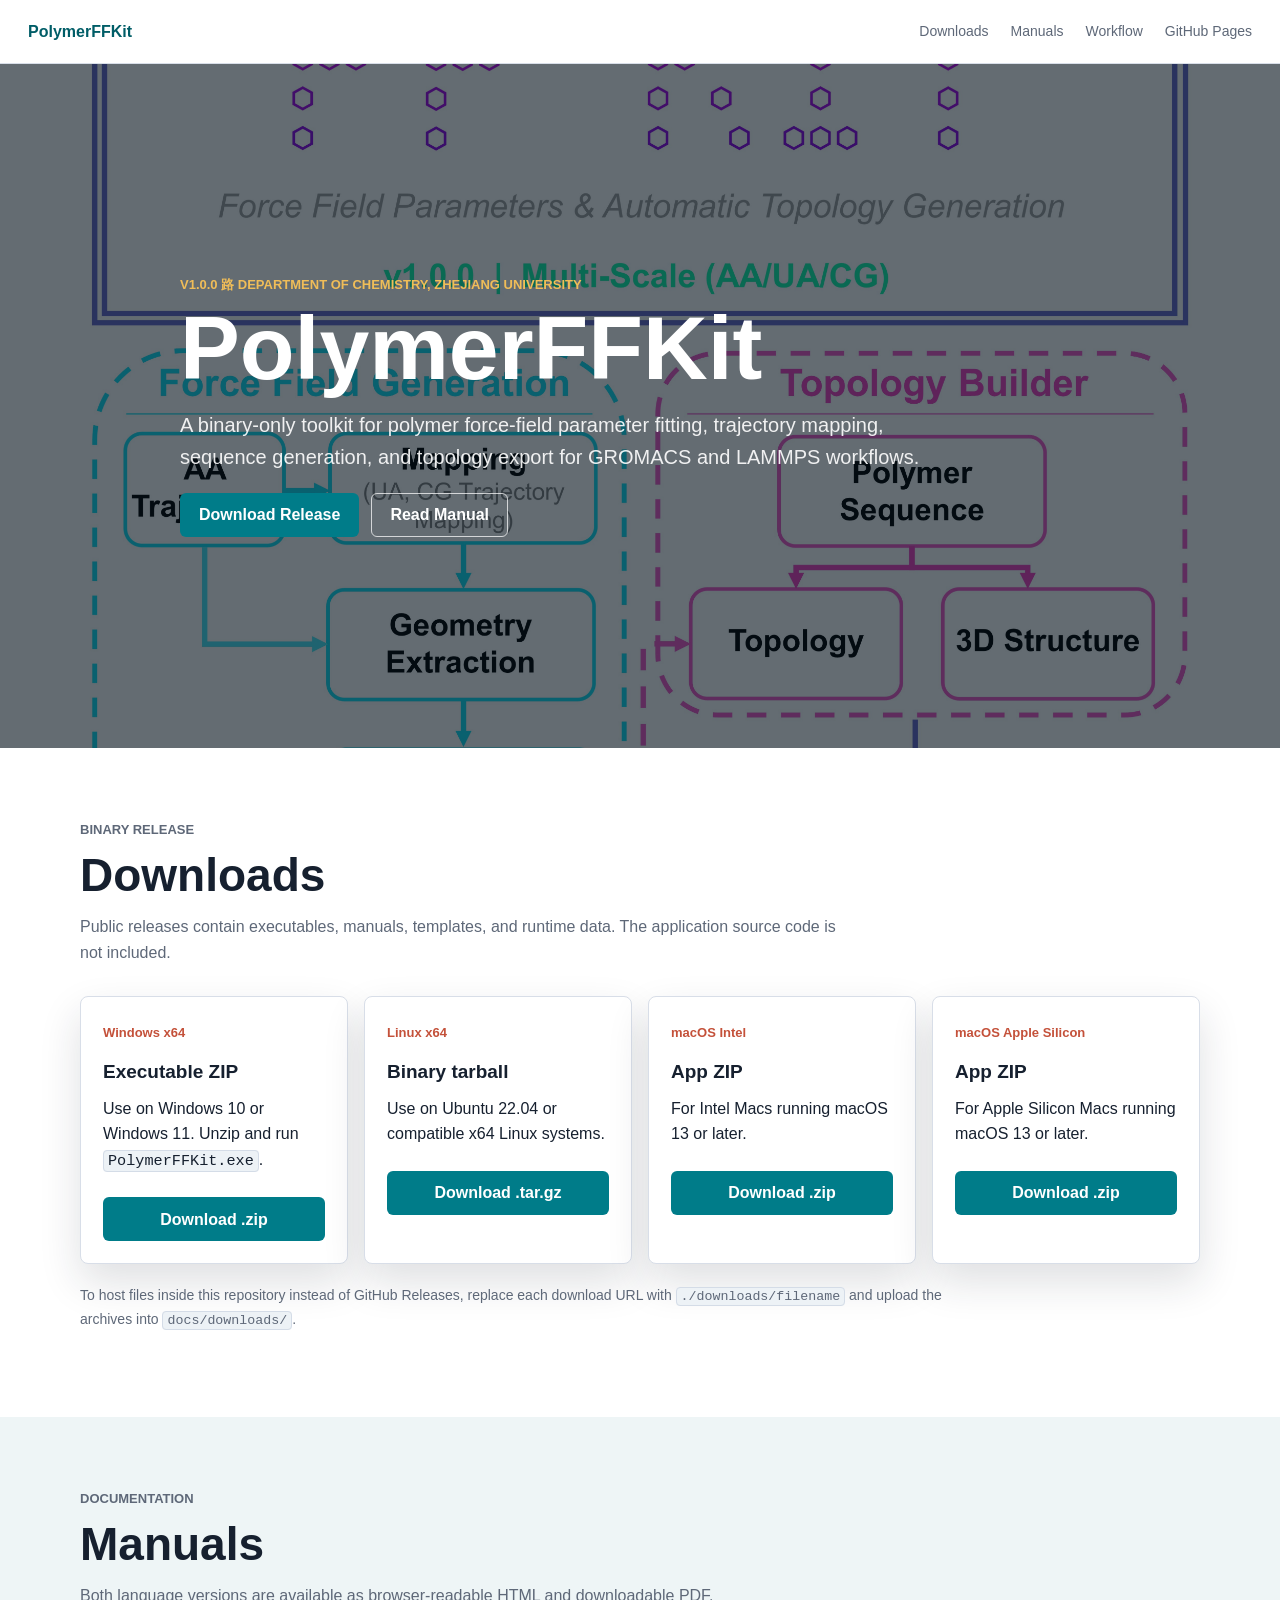
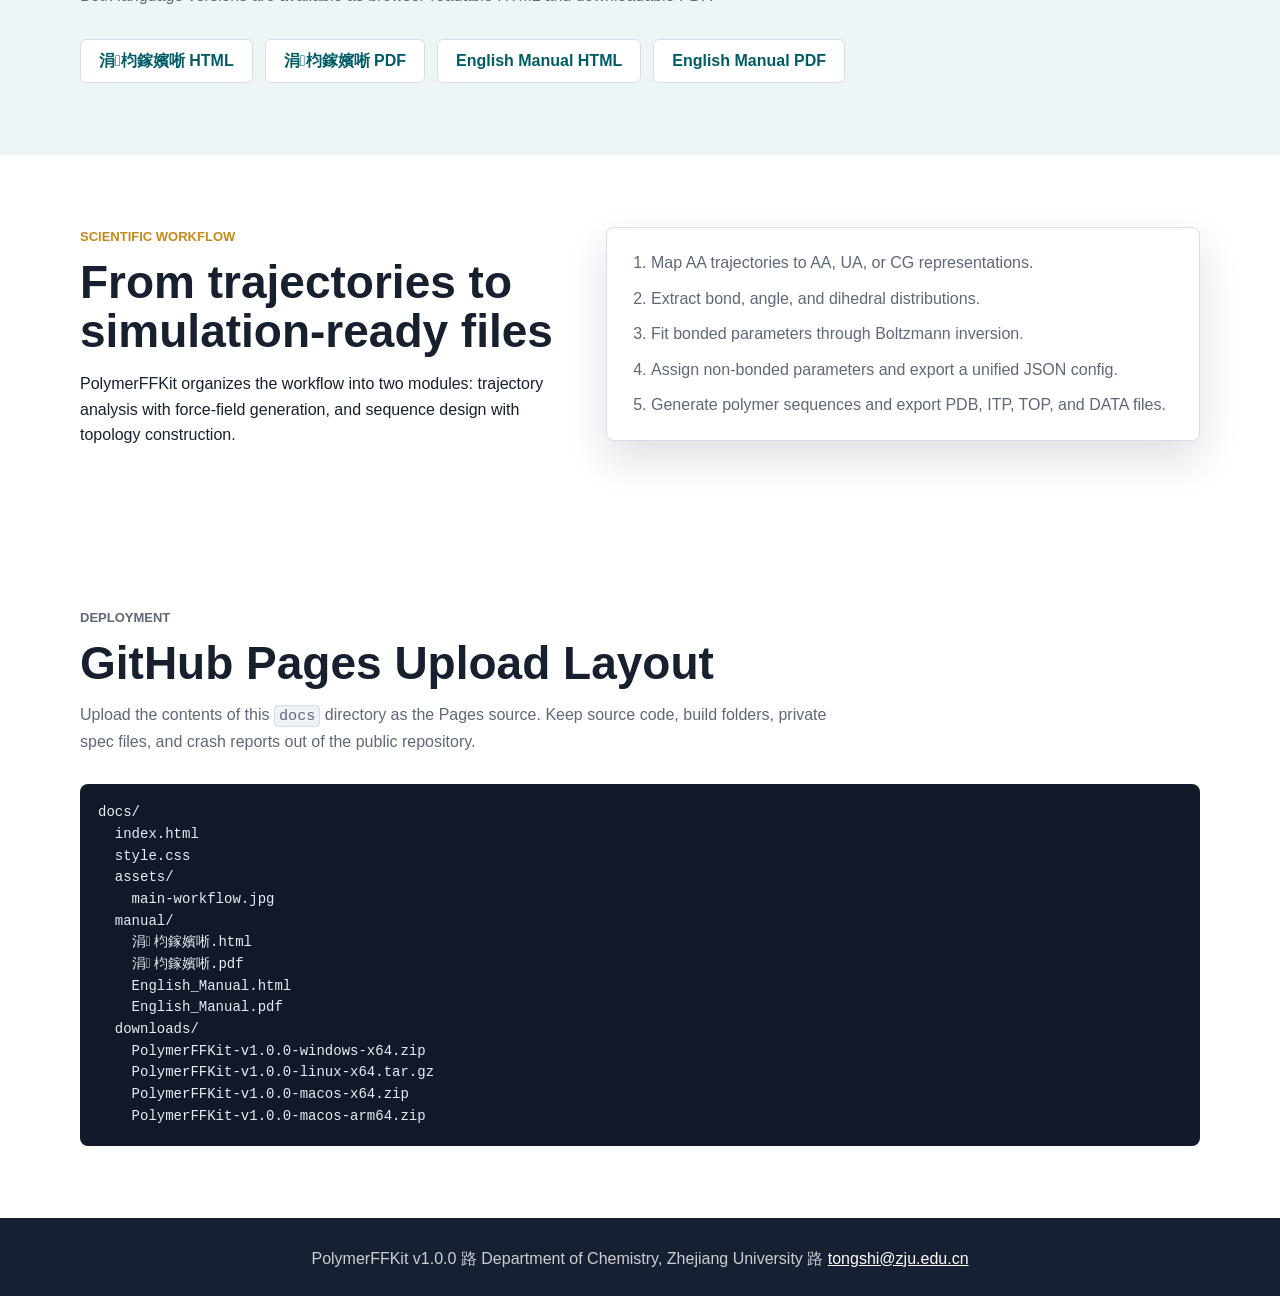
==== index.html @ 78f0bc70 "Publish PolymerFFKit website" ====
﻿<!doctype html>
<html lang="en">
<head>
  <meta charset="utf-8">
  <meta name="viewport" content="width=device-width, initial-scale=1">
  <title>PolymerFFKit</title>
  <meta name="description" content="PolymerFFKit is a binary-only toolkit for polymer force-field fitting and topology generation.">
  <link rel="stylesheet" href="./style.css">
</head>
<body>
  <header class="site-header">
    <a class="brand" href="#top" aria-label="PolymerFFKit home">PolymerFFKit</a>
    <nav class="nav" aria-label="Primary navigation">
      <a href="#downloads">Downloads</a>
      <a href="#manuals">Manuals</a>
      <a href="#workflow">Workflow</a>
      <a href="#publish">GitHub Pages</a>
    </nav>
  </header>

  <main id="top">
    <section class="hero" aria-label="PolymerFFKit overview">
      <div class="hero-media" aria-hidden="true"></div>
      <div class="hero-content">
        <p class="eyebrow">v1.0.0 路 Department of Chemistry, Zhejiang University</p>
        <h1>PolymerFFKit</h1>
        <p class="lead">A binary-only toolkit for polymer force-field parameter fitting, trajectory mapping, sequence generation, and topology export for GROMACS and LAMMPS workflows.</p>
        <div class="hero-actions">
          <a class="button primary" href="#downloads">Download Release</a>
          <a class="button secondary" href="./manual/English_Manual.html">Read Manual</a>
        </div>
      </div>
    </section>

    <section class="section" id="downloads">
      <div class="section-heading">
        <p class="eyebrow">Binary Release</p>
        <h2>Downloads</h2>
        <p>Public releases contain executables, manuals, templates, and runtime data. The application source code is not included.</p>
      </div>
      <div class="download-grid">
        <article class="download-card">
          <span class="platform">Windows x64</span>
          <h3>Executable ZIP</h3>
          <p>Use on Windows 10 or Windows 11. Unzip and run <code>PolymerFFKit.exe</code>.</p>
          <a class="button compact" href="https://github.com/tongshi0305-cpu/shitong-polymerffkit/releases/latest/download/PolymerFFKit-v1.0.0-windows-x64.zip">Download .zip</a>
        </article>
        <article class="download-card">
          <span class="platform">Linux x64</span>
          <h3>Binary tarball</h3>
          <p>Use on Ubuntu 22.04 or compatible x64 Linux systems.</p>
          <a class="button compact" href="https://github.com/tongshi0305-cpu/shitong-polymerffkit/releases/latest/download/PolymerFFKit-v1.0.0-linux-x64.tar.gz">Download .tar.gz</a>
        </article>
        <article class="download-card">
          <span class="platform">macOS Intel</span>
          <h3>App ZIP</h3>
          <p>For Intel Macs running macOS 13 or later.</p>
          <a class="button compact" href="https://github.com/tongshi0305-cpu/shitong-polymerffkit/releases/latest/download/PolymerFFKit-v1.0.0-macos-x64.zip">Download .zip</a>
        </article>
        <article class="download-card">
          <span class="platform">macOS Apple Silicon</span>
          <h3>App ZIP</h3>
          <p>For Apple Silicon Macs running macOS 13 or later.</p>
          <a class="button compact" href="https://github.com/tongshi0305-cpu/shitong-polymerffkit/releases/latest/download/PolymerFFKit-v1.0.0-macos-arm64.zip">Download .zip</a>
        </article>
      </div>
      <p class="note">To host files inside this repository instead of GitHub Releases, replace each download URL with <code>./downloads/filename</code> and upload the archives into <code>docs/downloads/</code>.</p>
    </section>

    <section class="section alt" id="manuals">
      <div class="section-heading">
        <p class="eyebrow">Documentation</p>
        <h2>Manuals</h2>
        <p>Both language versions are available as browser-readable HTML and downloadable PDF.</p>
      </div>
      <div class="manual-list">
        <a href="./manual/涓枃鎵嬪唽.html">涓枃鎵嬪唽 HTML</a>
        <a href="./manual/涓枃鎵嬪唽.pdf">涓枃鎵嬪唽 PDF</a>
        <a href="./manual/English_Manual.html">English Manual HTML</a>
        <a href="./manual/English_Manual.pdf">English Manual PDF</a>
      </div>
    </section>

    <section class="section split" id="workflow">
      <div>
        <p class="eyebrow">Scientific Workflow</p>
        <h2>From trajectories to simulation-ready files</h2>
        <p>PolymerFFKit organizes the workflow into two modules: trajectory analysis with force-field generation, and sequence design with topology construction.</p>
      </div>
      <div class="workflow-panel">
        <ol>
          <li>Map AA trajectories to AA, UA, or CG representations.</li>
          <li>Extract bond, angle, and dihedral distributions.</li>
          <li>Fit bonded parameters through Boltzmann inversion.</li>
          <li>Assign non-bonded parameters and export a unified JSON config.</li>
          <li>Generate polymer sequences and export PDB, ITP, TOP, and DATA files.</li>
        </ol>
      </div>
    </section>

    <section class="section" id="publish">
      <div class="section-heading">
        <p class="eyebrow">Deployment</p>
        <h2>GitHub Pages Upload Layout</h2>
        <p>Upload the contents of this <code>docs</code> directory as the Pages source. Keep source code, build folders, private spec files, and crash reports out of the public repository.</p>
      </div>
      <pre class="tree">docs/
  index.html
  style.css
  assets/
    main-workflow.jpg
  manual/
    涓枃鎵嬪唽.html
    涓枃鎵嬪唽.pdf
    English_Manual.html
    English_Manual.pdf
  downloads/
    PolymerFFKit-v1.0.0-windows-x64.zip
    PolymerFFKit-v1.0.0-linux-x64.tar.gz
    PolymerFFKit-v1.0.0-macos-x64.zip
    PolymerFFKit-v1.0.0-macos-arm64.zip</pre>
    </section>
  </main>

  <footer class="footer">
    <p>PolymerFFKit v1.0.0 路 Department of Chemistry, Zhejiang University 路 <a href="mailto:tongshi@zju.edu.cn">tongshi@zju.edu.cn</a></p>
  </footer>
</body>
</html>
---- style.css ----
:root {
  --ink: #16202f;
  --muted: #5e6878;
  --paper: #ffffff;
  --wash: #f5f7fa;
  --line: #d8dee8;
  --teal: #007c89;
  --teal-deep: #005d67;
  --coral: #c4513a;
  --amber: #c58a1a;
  --shadow: 0 18px 42px rgba(25, 34, 48, 0.14);
}

* {
  box-sizing: border-box;
}

html {
  scroll-behavior: smooth;
}

body {
  margin: 0;
  color: var(--ink);
  background: var(--wash);
  font: 16px/1.6 -apple-system, BlinkMacSystemFont, "Segoe UI", Arial, sans-serif;
}

a {
  color: inherit;
}

.site-header {
  position: sticky;
  top: 0;
  z-index: 20;
  display: flex;
  align-items: center;
  justify-content: space-between;
  min-height: 64px;
  padding: 0 28px;
  background: rgba(255, 255, 255, 0.94);
  border-bottom: 1px solid var(--line);
  backdrop-filter: blur(14px);
}

.brand {
  font-weight: 800;
  text-decoration: none;
  color: var(--teal-deep);
}

.nav {
  display: flex;
  align-items: center;
  gap: 22px;
  color: var(--muted);
  font-size: 14px;
}

.nav a {
  text-decoration: none;
}

.nav a:hover {
  color: var(--teal-deep);
}

.hero {
  position: relative;
  min-height: 76vh;
  display: flex;
  align-items: center;
  overflow: hidden;
  background: #15202b;
}

.hero-media {
  position: absolute;
  inset: 0;
  background: url("./assets/main-workflow.jpg") center / cover no-repeat;
  filter: saturate(0.92);
}

.hero::after {
  content: "";
  position: absolute;
  inset: 0;
  background: rgba(6, 18, 28, 0.62);
}

.hero-content {
  position: relative;
  z-index: 1;
  width: min(920px, calc(100% - 40px));
  margin: 0 auto;
  color: white;
  padding: 64px 0;
}

.eyebrow {
  margin: 0 0 10px;
  color: var(--amber);
  font-size: 13px;
  font-weight: 800;
  letter-spacing: 0;
  text-transform: uppercase;
}

.hero .eyebrow {
  color: #f0bd58;
}

h1,
h2,
h3,
p {
  margin-top: 0;
}

h1 {
  margin-bottom: 18px;
  font-size: clamp(52px, 7vw, 92px);
  line-height: 0.95;
  letter-spacing: 0;
}

h2 {
  margin-bottom: 14px;
  font-size: clamp(30px, 4vw, 46px);
  line-height: 1.08;
  letter-spacing: 0;
}

h3 {
  margin-bottom: 8px;
  font-size: 19px;
  letter-spacing: 0;
}

.lead {
  max-width: 760px;
  color: rgba(255, 255, 255, 0.9);
  font-size: 20px;
}

.hero-actions,
.manual-list {
  display: flex;
  flex-wrap: wrap;
  gap: 12px;
}

.button,
.manual-list a {
  display: inline-flex;
  align-items: center;
  justify-content: center;
  min-height: 44px;
  padding: 0 18px;
  border-radius: 6px;
  border: 1px solid transparent;
  font-weight: 700;
  text-decoration: none;
}

.button.primary,
.button.compact {
  background: var(--teal);
  color: white;
}

.button.secondary {
  border-color: rgba(255, 255, 255, 0.72);
  color: white;
}

.button:hover,
.manual-list a:hover {
  transform: translateY(-1px);
}

.section {
  padding: 72px max(20px, calc((100vw - 1120px) / 2));
  background: var(--paper);
}

.section.alt {
  background: #eef5f6;
}

.section-heading {
  max-width: 760px;
  margin-bottom: 30px;
}

.section-heading p,
.workflow-panel,
.note,
.footer {
  color: var(--muted);
}

.download-grid {
  display: grid;
  grid-template-columns: repeat(4, minmax(0, 1fr));
  gap: 16px;
}

.download-card,
.workflow-panel {
  background: white;
  border: 1px solid var(--line);
  border-radius: 8px;
  padding: 22px;
  box-shadow: var(--shadow);
}

.platform {
  display: inline-block;
  margin-bottom: 14px;
  color: var(--coral);
  font-size: 13px;
  font-weight: 800;
}

code {
  padding: 1px 4px;
  border: 1px solid #d4dce7;
  border-radius: 4px;
  background: #edf2f6;
  font-family: Consolas, "SFMono-Regular", monospace;
  font-size: 0.95em;
}

.compact {
  width: 100%;
  margin-top: 8px;
}

.note {
  margin-top: 20px;
  max-width: 900px;
  font-size: 14px;
}

.manual-list a {
  background: white;
  border-color: var(--line);
  color: var(--teal-deep);
}

.split {
  display: grid;
  grid-template-columns: minmax(0, 0.9fr) minmax(320px, 1.1fr);
  gap: 40px;
  align-items: start;
}

.workflow-panel ol {
  margin: 0;
  padding-left: 22px;
}

.workflow-panel li + li {
  margin-top: 10px;
}

.tree {
  overflow: auto;
  margin: 0;
  padding: 18px;
  border-radius: 8px;
  background: #111827;
  color: #e5edf8;
  font: 14px/1.55 Consolas, "SFMono-Regular", monospace;
}

.footer {
  padding: 28px 20px;
  text-align: center;
  background: #172033;
  color: rgba(255, 255, 255, 0.78);
}

.footer p {
  margin: 0;
}

.footer a {
  color: white;
}

@media (max-width: 980px) {
  .download-grid {
    grid-template-columns: repeat(2, minmax(0, 1fr));
  }

  .split {
    grid-template-columns: 1fr;
  }
}

@media (max-width: 720px) {
  .site-header {
    align-items: flex-start;
    flex-direction: column;
    gap: 8px;
    padding: 12px 18px;
  }

  .nav {
    width: 100%;
    overflow-x: auto;
    gap: 16px;
    padding-bottom: 4px;
  }

  .hero {
    min-height: 68vh;
  }

  .hero-content {
    padding: 48px 0;
  }

  .lead {
    font-size: 18px;
  }

  .section {
    padding-top: 54px;
    padding-bottom: 54px;
  }

  .download-grid {
    grid-template-columns: 1fr;
  }
}
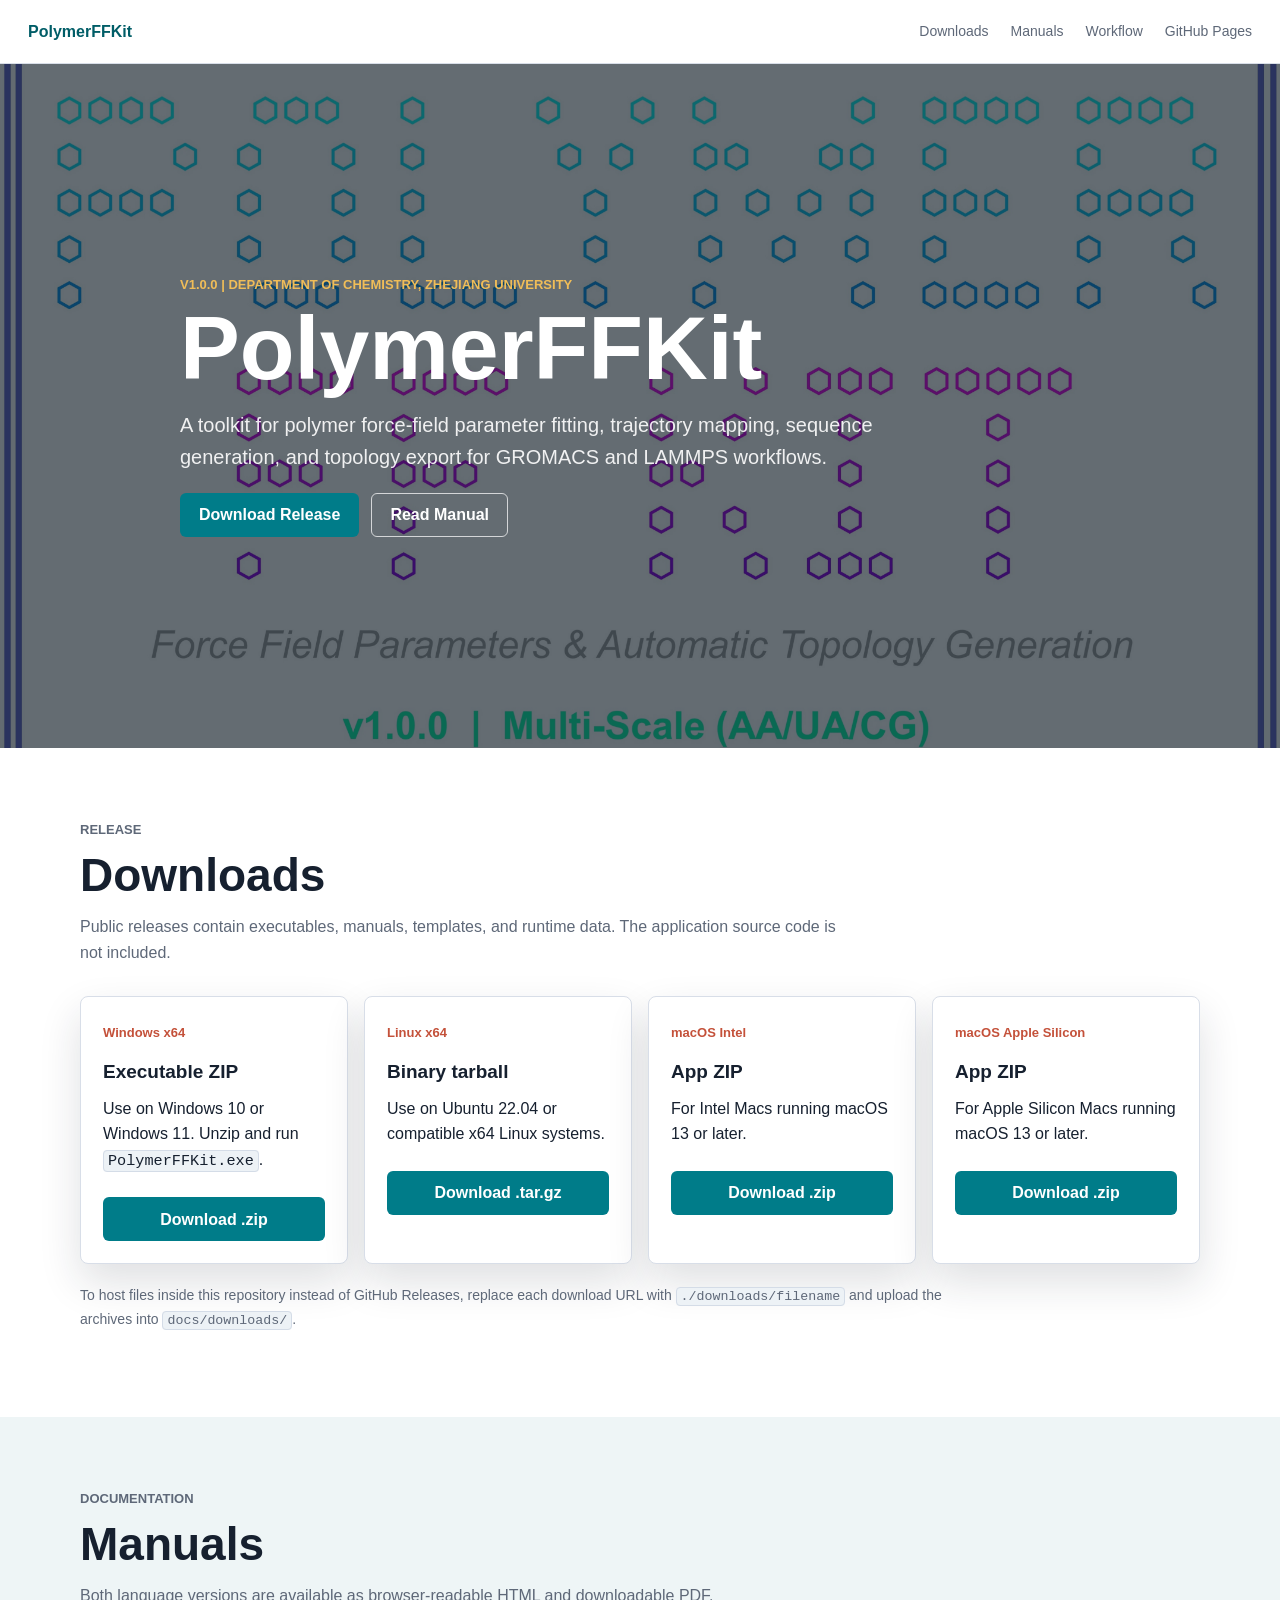
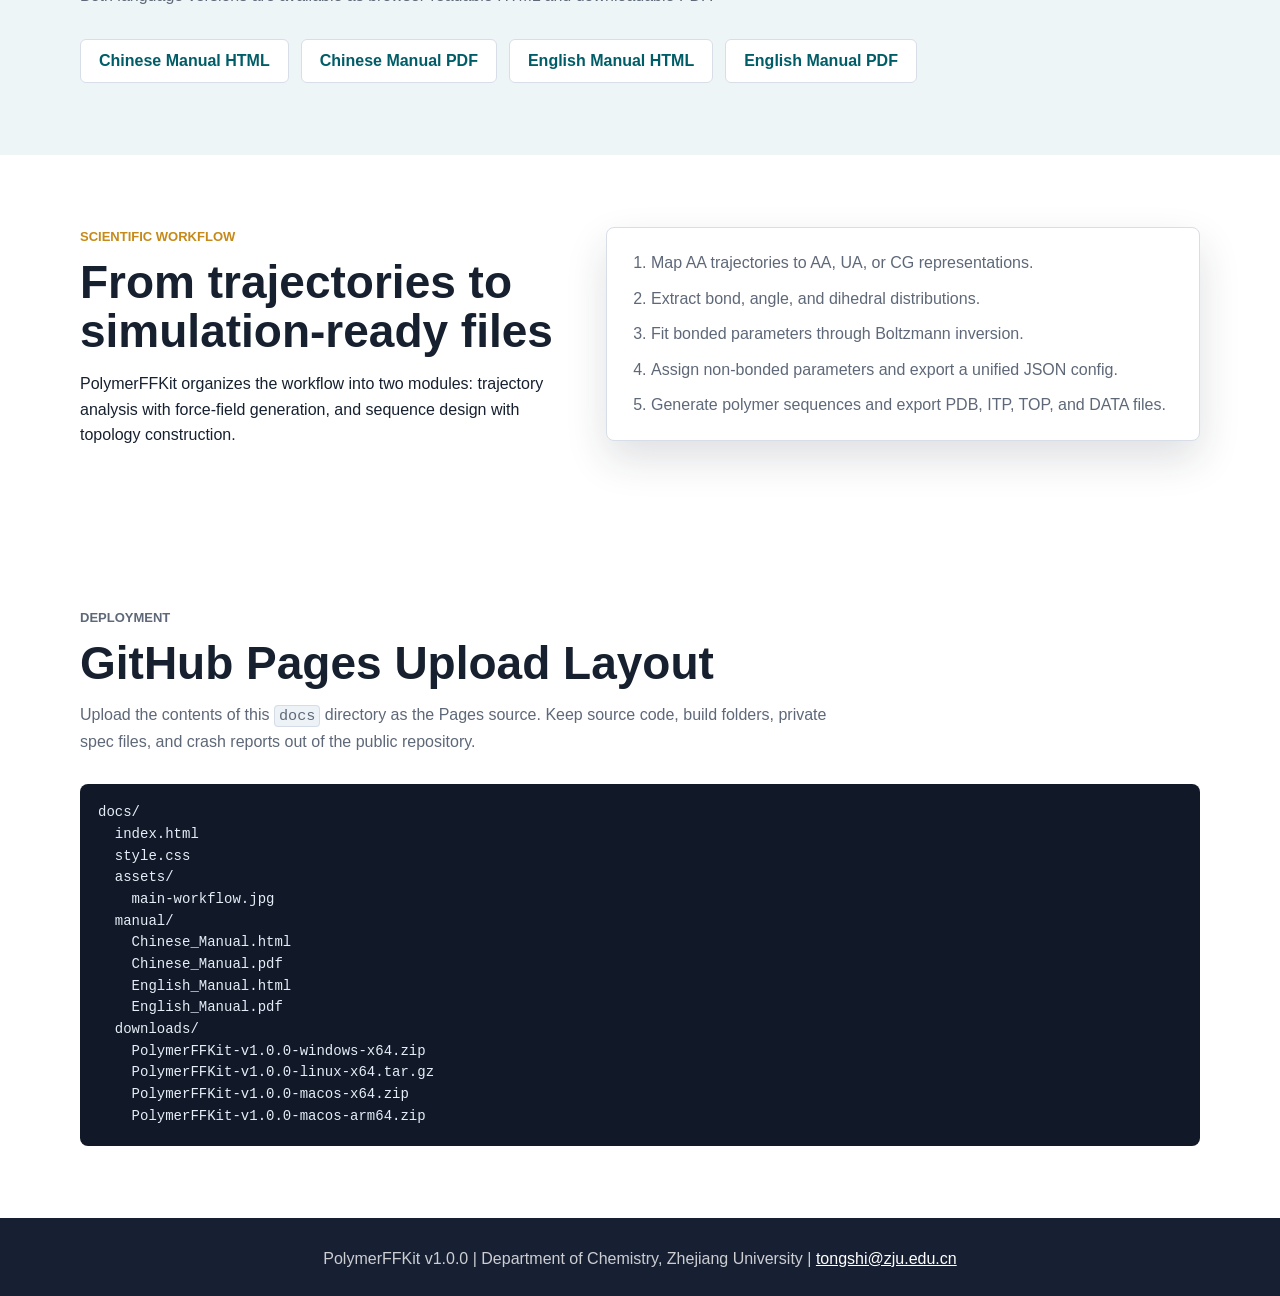
==== commit d3f9ce66: "Update PolymerFFKit website links and manuals" ====
--- a/index.html
+++ b/index.html
@@ -4,7 +4,7 @@
   <meta charset="utf-8">
   <meta name="viewport" content="width=device-width, initial-scale=1">
   <title>PolymerFFKit</title>
-  <meta name="description" content="PolymerFFKit is a binary-only toolkit for polymer force-field fitting and topology generation.">
+  <meta name="description" content="PolymerFFKit is a toolkit for polymer force-field fitting and topology generation.">
   <link rel="stylesheet" href="./style.css">
 </head>
 <body>
@@ -22,9 +22,9 @@
     <section class="hero" aria-label="PolymerFFKit overview">
       <div class="hero-media" aria-hidden="true"></div>
       <div class="hero-content">
-        <p class="eyebrow">v1.0.0 路 Department of Chemistry, Zhejiang University</p>
+        <p class="eyebrow">v1.0.0 | Department of Chemistry, Zhejiang University</p>
         <h1>PolymerFFKit</h1>
-        <p class="lead">A binary-only toolkit for polymer force-field parameter fitting, trajectory mapping, sequence generation, and topology export for GROMACS and LAMMPS workflows.</p>
+        <p class="lead">A toolkit for polymer force-field parameter fitting, trajectory mapping, sequence generation, and topology export for GROMACS and LAMMPS workflows.</p>
         <div class="hero-actions">
           <a class="button primary" href="#downloads">Download Release</a>
           <a class="button secondary" href="./manual/English_Manual.html">Read Manual</a>
@@ -34,7 +34,7 @@
 
     <section class="section" id="downloads">
       <div class="section-heading">
-        <p class="eyebrow">Binary Release</p>
+        <p class="eyebrow">Release</p>
         <h2>Downloads</h2>
         <p>Public releases contain executables, manuals, templates, and runtime data. The application source code is not included.</p>
       </div>
@@ -43,25 +43,25 @@
           <span class="platform">Windows x64</span>
           <h3>Executable ZIP</h3>
           <p>Use on Windows 10 or Windows 11. Unzip and run <code>PolymerFFKit.exe</code>.</p>
-          <a class="button compact" href="https://github.com/tongshi0305-cpu/shitong-polymerffkit/releases/latest/download/PolymerFFKit-v1.0.0-windows-x64.zip">Download .zip</a>
+          <a class="button compact" href="https://github.com/tongshi0305-cpu/st-polymerffkit/releases/latest/download/PolymerFFKit-v1.0.0-windows-x64.zip">Download .zip</a>
         </article>
         <article class="download-card">
           <span class="platform">Linux x64</span>
           <h3>Binary tarball</h3>
           <p>Use on Ubuntu 22.04 or compatible x64 Linux systems.</p>
-          <a class="button compact" href="https://github.com/tongshi0305-cpu/shitong-polymerffkit/releases/latest/download/PolymerFFKit-v1.0.0-linux-x64.tar.gz">Download .tar.gz</a>
+          <a class="button compact" href="https://github.com/tongshi0305-cpu/st-polymerffkit/releases/latest/download/PolymerFFKit-v1.0.0-linux-x64.tar.gz">Download .tar.gz</a>
         </article>
         <article class="download-card">
           <span class="platform">macOS Intel</span>
           <h3>App ZIP</h3>
           <p>For Intel Macs running macOS 13 or later.</p>
-          <a class="button compact" href="https://github.com/tongshi0305-cpu/shitong-polymerffkit/releases/latest/download/PolymerFFKit-v1.0.0-macos-x64.zip">Download .zip</a>
+          <a class="button compact" href="https://github.com/tongshi0305-cpu/st-polymerffkit/releases/latest/download/PolymerFFKit-v1.0.0-macos-x64.zip">Download .zip</a>
         </article>
         <article class="download-card">
           <span class="platform">macOS Apple Silicon</span>
           <h3>App ZIP</h3>
           <p>For Apple Silicon Macs running macOS 13 or later.</p>
-          <a class="button compact" href="https://github.com/tongshi0305-cpu/shitong-polymerffkit/releases/latest/download/PolymerFFKit-v1.0.0-macos-arm64.zip">Download .zip</a>
+          <a class="button compact" href="https://github.com/tongshi0305-cpu/st-polymerffkit/releases/latest/download/PolymerFFKit-v1.0.0-macos-arm64.zip">Download .zip</a>
         </article>
       </div>
       <p class="note">To host files inside this repository instead of GitHub Releases, replace each download URL with <code>./downloads/filename</code> and upload the archives into <code>docs/downloads/</code>.</p>
@@ -74,8 +74,8 @@
         <p>Both language versions are available as browser-readable HTML and downloadable PDF.</p>
       </div>
       <div class="manual-list">
-        <a href="./manual/涓枃鎵嬪唽.html">涓枃鎵嬪唽 HTML</a>
-        <a href="./manual/涓枃鎵嬪唽.pdf">涓枃鎵嬪唽 PDF</a>
+        <a href="./manual/Chinese_Manual.html">Chinese Manual HTML</a>
+        <a href="./manual/Chinese_Manual.pdf">Chinese Manual PDF</a>
         <a href="./manual/English_Manual.html">English Manual HTML</a>
         <a href="./manual/English_Manual.pdf">English Manual PDF</a>
       </div>
@@ -110,8 +110,8 @@
   assets/
     main-workflow.jpg
   manual/
-    涓枃鎵嬪唽.html
-    涓枃鎵嬪唽.pdf
+    Chinese_Manual.html
+    Chinese_Manual.pdf
     English_Manual.html
     English_Manual.pdf
   downloads/
@@ -123,7 +123,7 @@
   </main>
 
   <footer class="footer">
-    <p>PolymerFFKit v1.0.0 路 Department of Chemistry, Zhejiang University 路 <a href="mailto:tongshi@zju.edu.cn">tongshi@zju.edu.cn</a></p>
+    <p>PolymerFFKit v1.0.0 | Department of Chemistry, Zhejiang University | <a href="mailto:tongshi@zju.edu.cn">tongshi@zju.edu.cn</a></p>
   </footer>
 </body>
 </html>
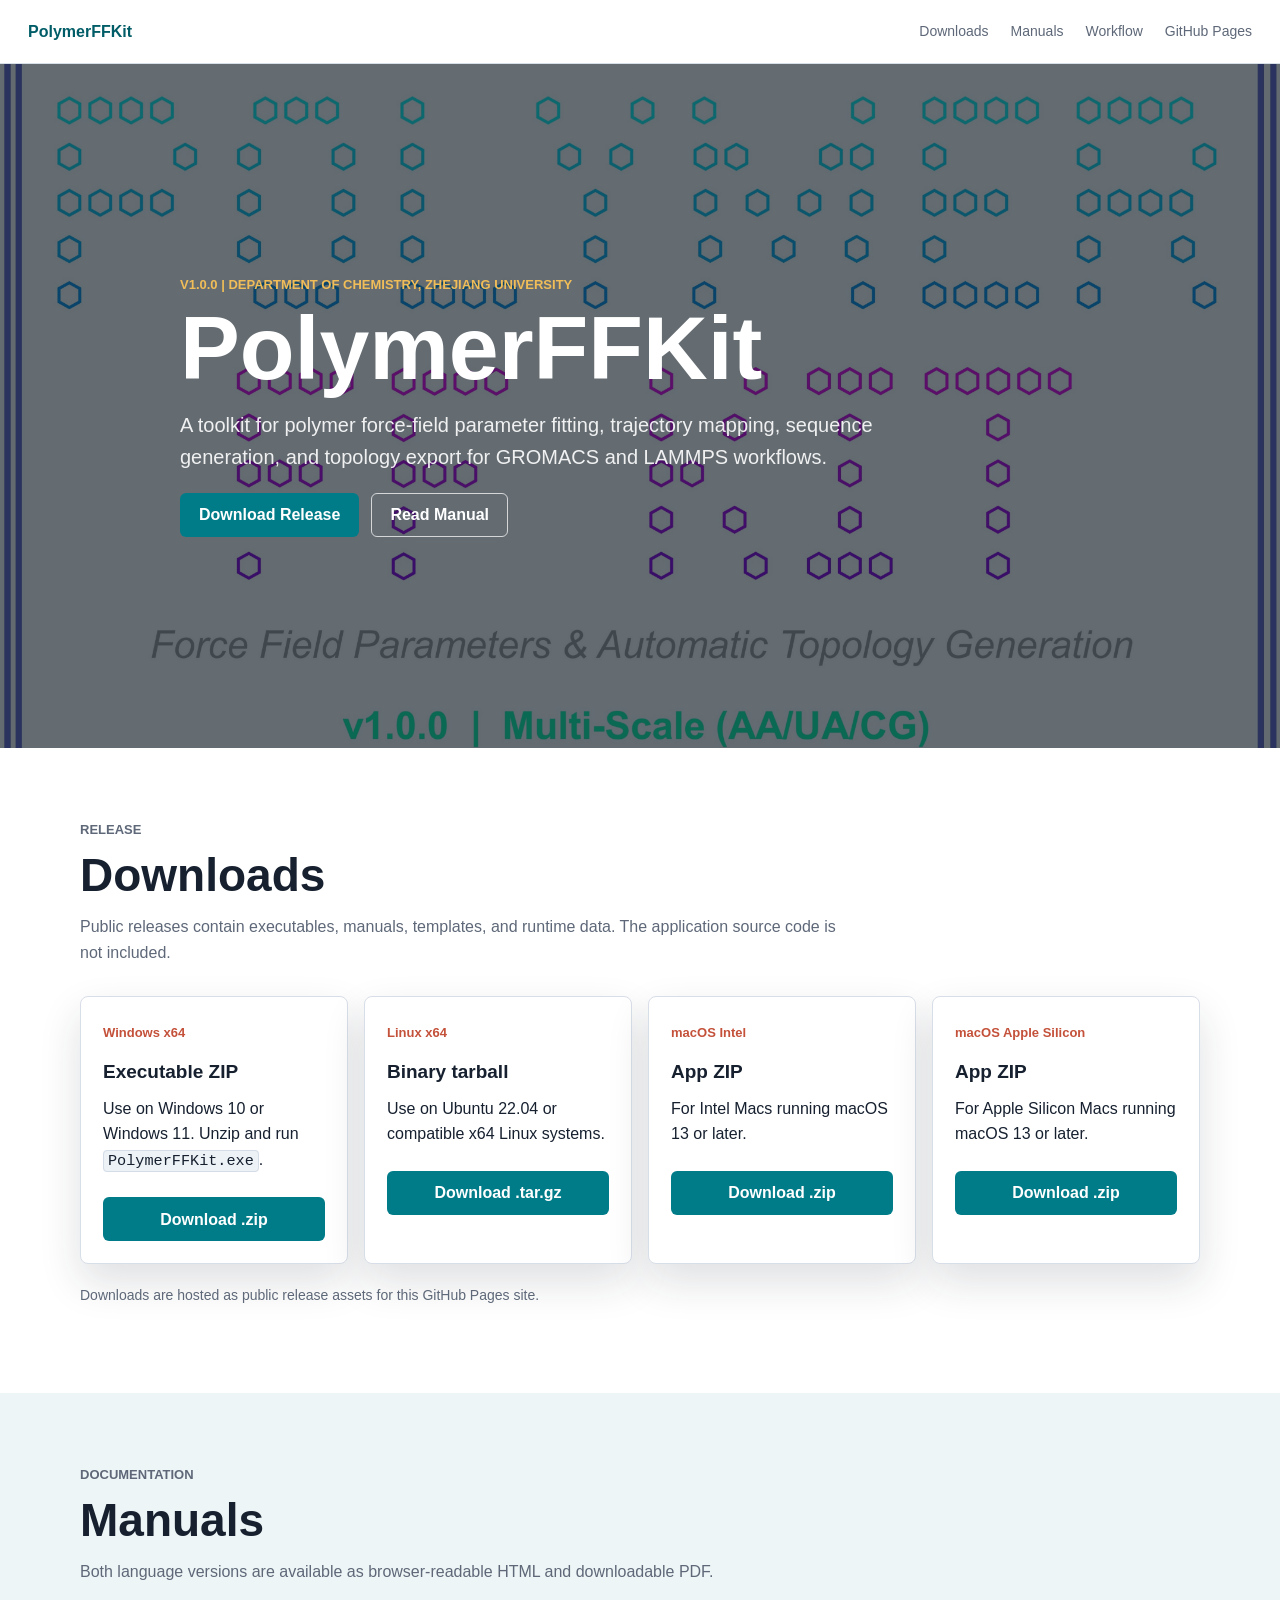
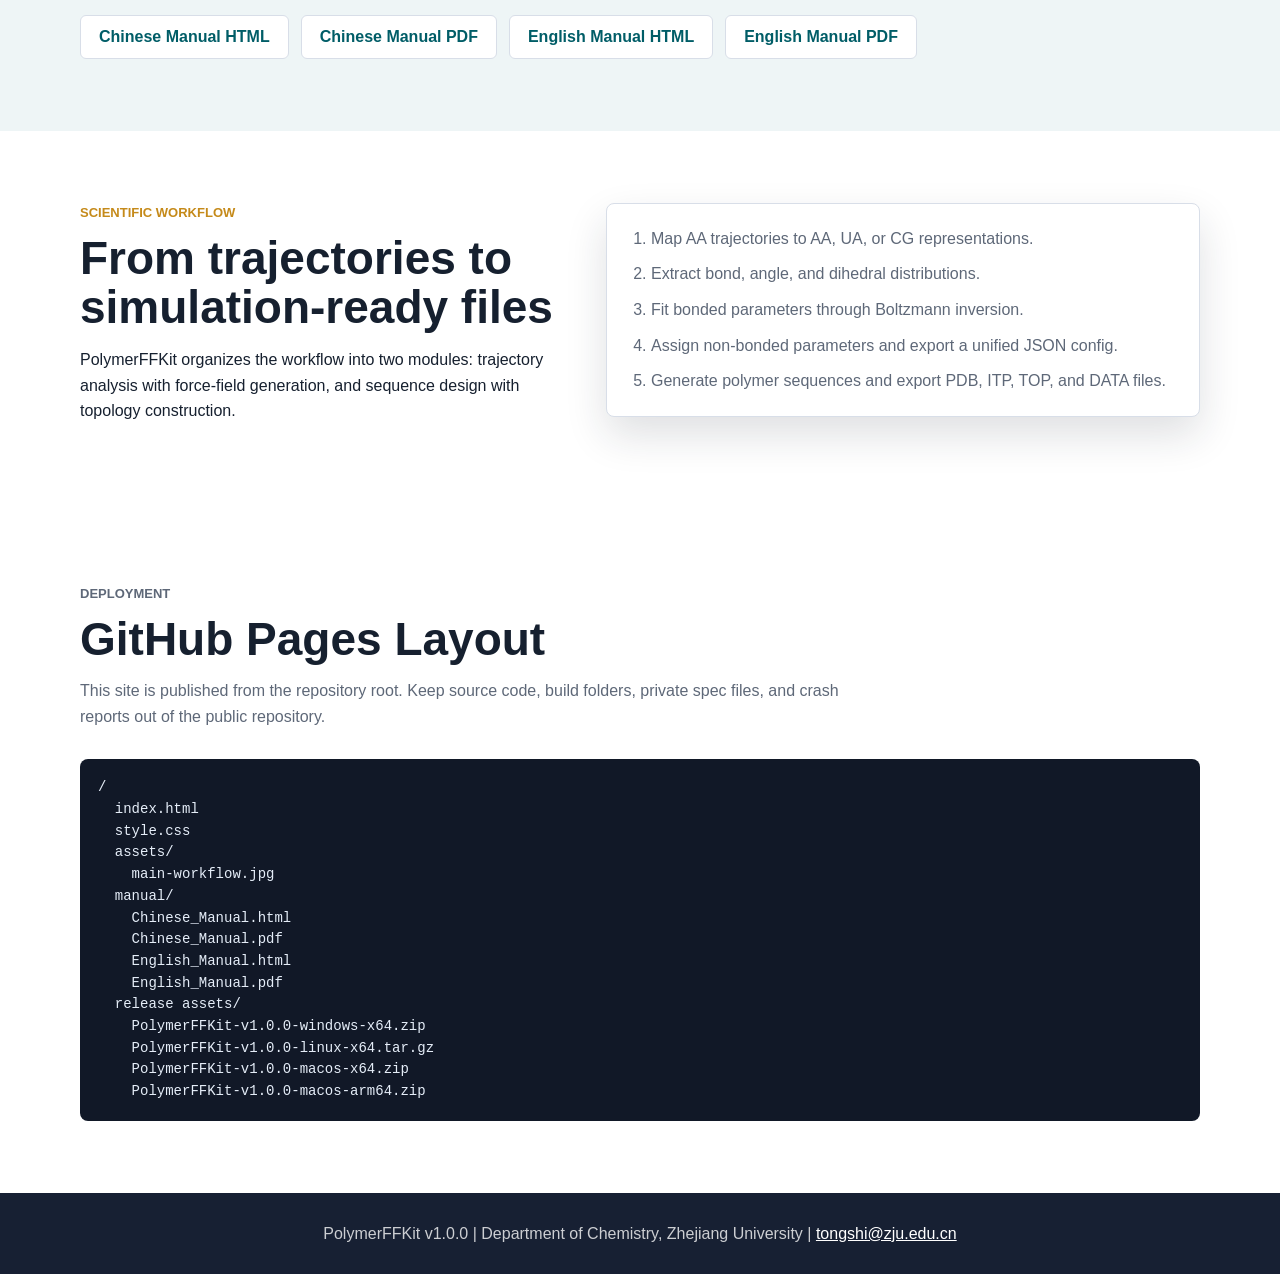
==== commit 08ecc0bf: "Fix PolymerFFKit download links" ====
--- a/index.html
+++ b/index.html
@@ -43,28 +43,28 @@
           <span class="platform">Windows x64</span>
           <h3>Executable ZIP</h3>
           <p>Use on Windows 10 or Windows 11. Unzip and run <code>PolymerFFKit.exe</code>.</p>
-          <a class="button compact" href="https://github.com/tongshi0305-cpu/st-polymerffkit/releases/latest/download/PolymerFFKit-v1.0.0-windows-x64.zip">Download .zip</a>
+          <a class="button compact" href="https://github.com/tongshi0305-cpu/tongshi0305-cpu.github.io/releases/download/v1.0.0/PolymerFFKit-v1.0.0-windows-x64.zip">Download .zip</a>
         </article>
         <article class="download-card">
           <span class="platform">Linux x64</span>
           <h3>Binary tarball</h3>
           <p>Use on Ubuntu 22.04 or compatible x64 Linux systems.</p>
-          <a class="button compact" href="https://github.com/tongshi0305-cpu/st-polymerffkit/releases/latest/download/PolymerFFKit-v1.0.0-linux-x64.tar.gz">Download .tar.gz</a>
+          <a class="button compact" href="https://github.com/tongshi0305-cpu/tongshi0305-cpu.github.io/releases/download/v1.0.0/PolymerFFKit-v1.0.0-linux-x64.tar.gz">Download .tar.gz</a>
         </article>
         <article class="download-card">
           <span class="platform">macOS Intel</span>
           <h3>App ZIP</h3>
           <p>For Intel Macs running macOS 13 or later.</p>
-          <a class="button compact" href="https://github.com/tongshi0305-cpu/st-polymerffkit/releases/latest/download/PolymerFFKit-v1.0.0-macos-x64.zip">Download .zip</a>
+          <a class="button compact" href="https://github.com/tongshi0305-cpu/tongshi0305-cpu.github.io/releases/download/v1.0.0/PolymerFFKit-v1.0.0-macos-x64.zip">Download .zip</a>
         </article>
         <article class="download-card">
           <span class="platform">macOS Apple Silicon</span>
           <h3>App ZIP</h3>
           <p>For Apple Silicon Macs running macOS 13 or later.</p>
-          <a class="button compact" href="https://github.com/tongshi0305-cpu/st-polymerffkit/releases/latest/download/PolymerFFKit-v1.0.0-macos-arm64.zip">Download .zip</a>
+          <a class="button compact" href="https://github.com/tongshi0305-cpu/tongshi0305-cpu.github.io/releases/download/v1.0.0/PolymerFFKit-v1.0.0-macos-arm64.zip">Download .zip</a>
         </article>
       </div>
-      <p class="note">To host files inside this repository instead of GitHub Releases, replace each download URL with <code>./downloads/filename</code> and upload the archives into <code>docs/downloads/</code>.</p>
+      <p class="note">Downloads are hosted as public release assets for this GitHub Pages site.</p>
     </section>
 
     <section class="section alt" id="manuals">
@@ -101,10 +101,10 @@
     <section class="section" id="publish">
       <div class="section-heading">
         <p class="eyebrow">Deployment</p>
-        <h2>GitHub Pages Upload Layout</h2>
-        <p>Upload the contents of this <code>docs</code> directory as the Pages source. Keep source code, build folders, private spec files, and crash reports out of the public repository.</p>
+        <h2>GitHub Pages Layout</h2>
+        <p>This site is published from the repository root. Keep source code, build folders, private spec files, and crash reports out of the public repository.</p>
       </div>
-      <pre class="tree">docs/
+      <pre class="tree">/
   index.html
   style.css
   assets/
@@ -114,7 +114,7 @@
     Chinese_Manual.pdf
     English_Manual.html
     English_Manual.pdf
-  downloads/
+  release assets/
     PolymerFFKit-v1.0.0-windows-x64.zip
     PolymerFFKit-v1.0.0-linux-x64.tar.gz
     PolymerFFKit-v1.0.0-macos-x64.zip
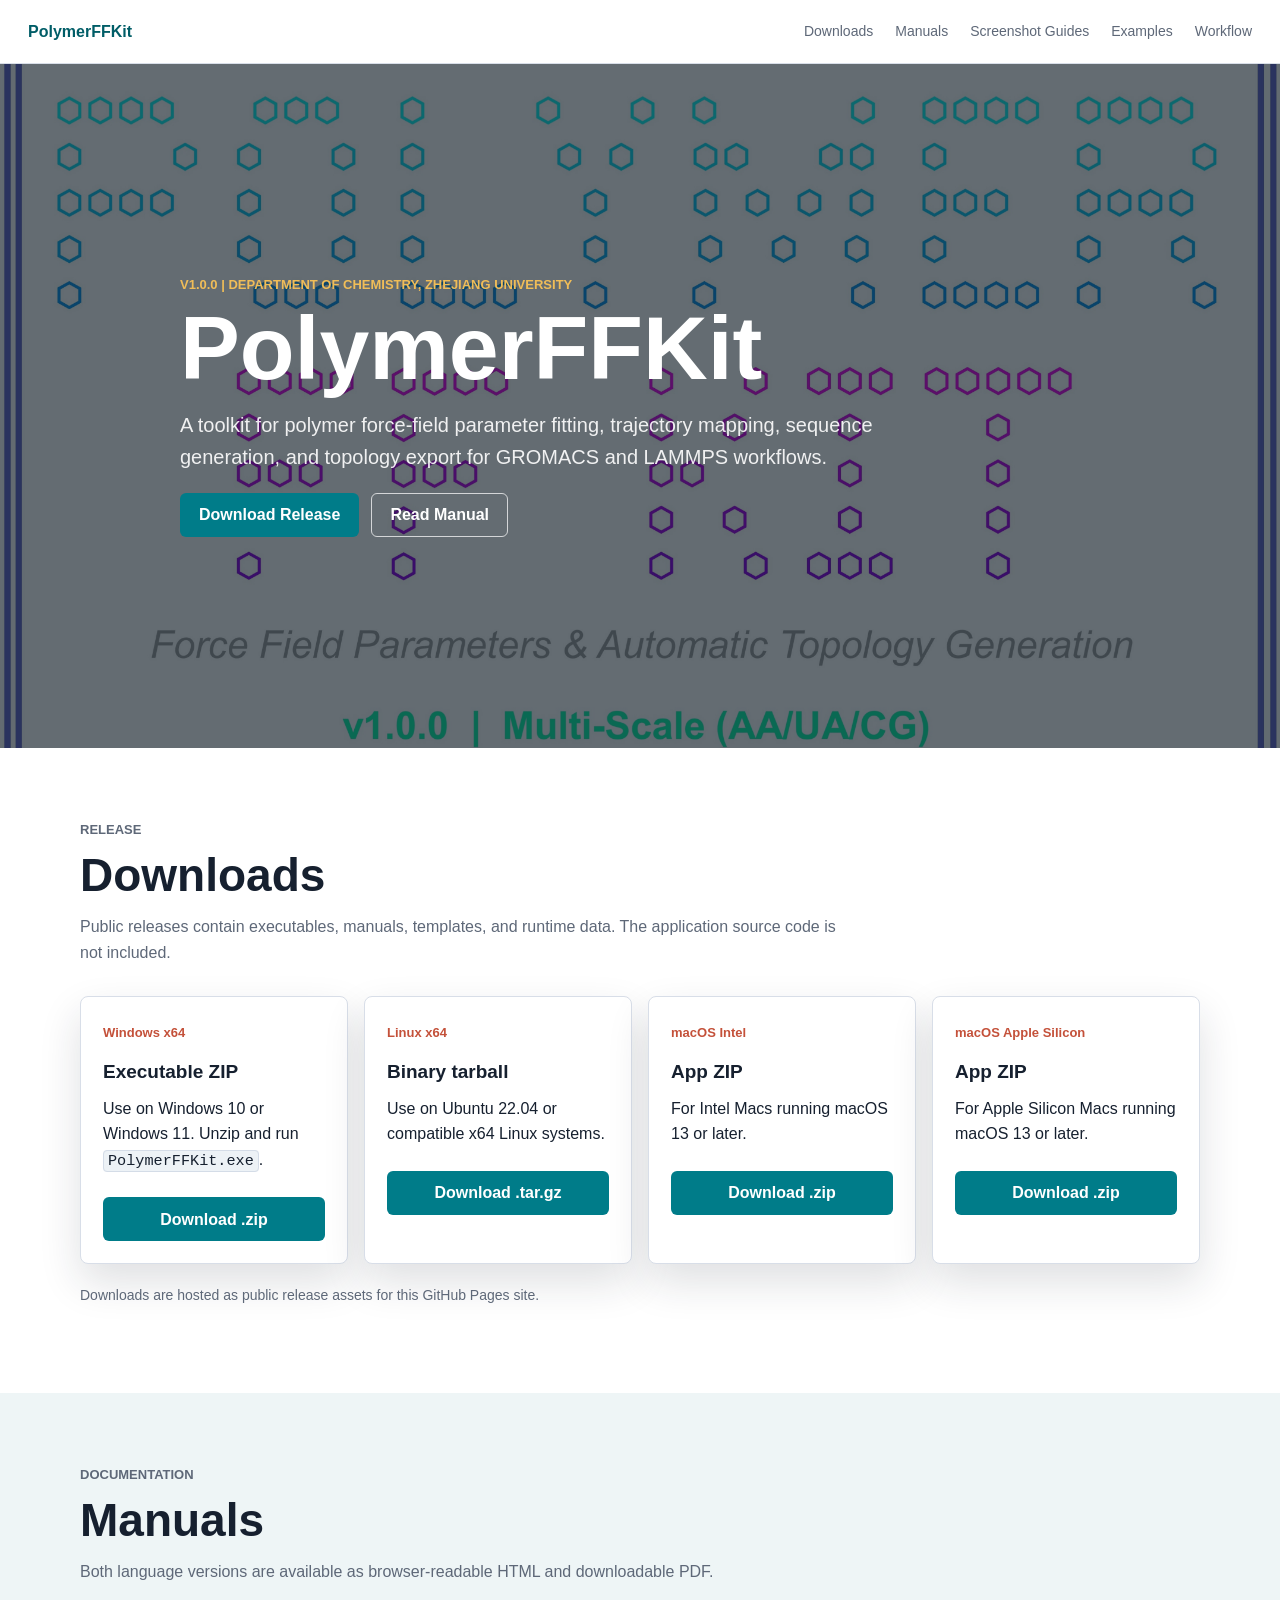
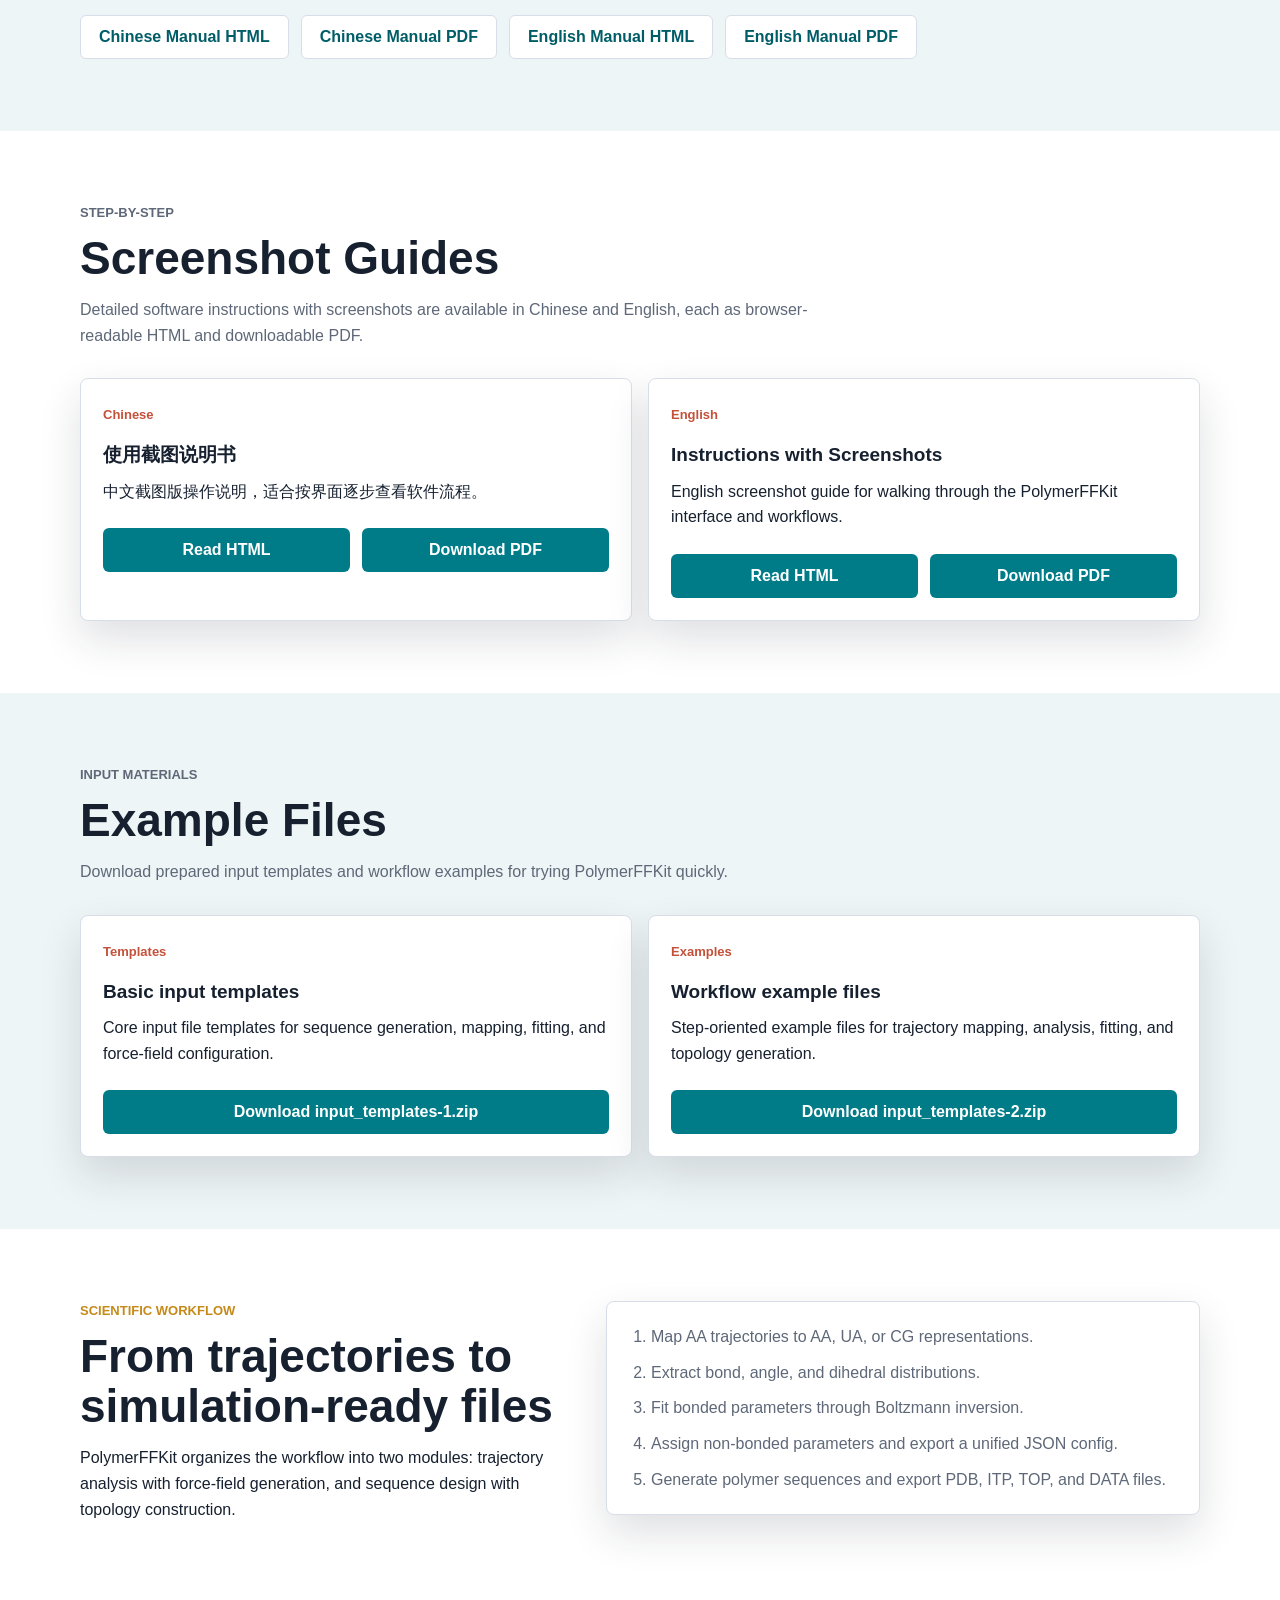
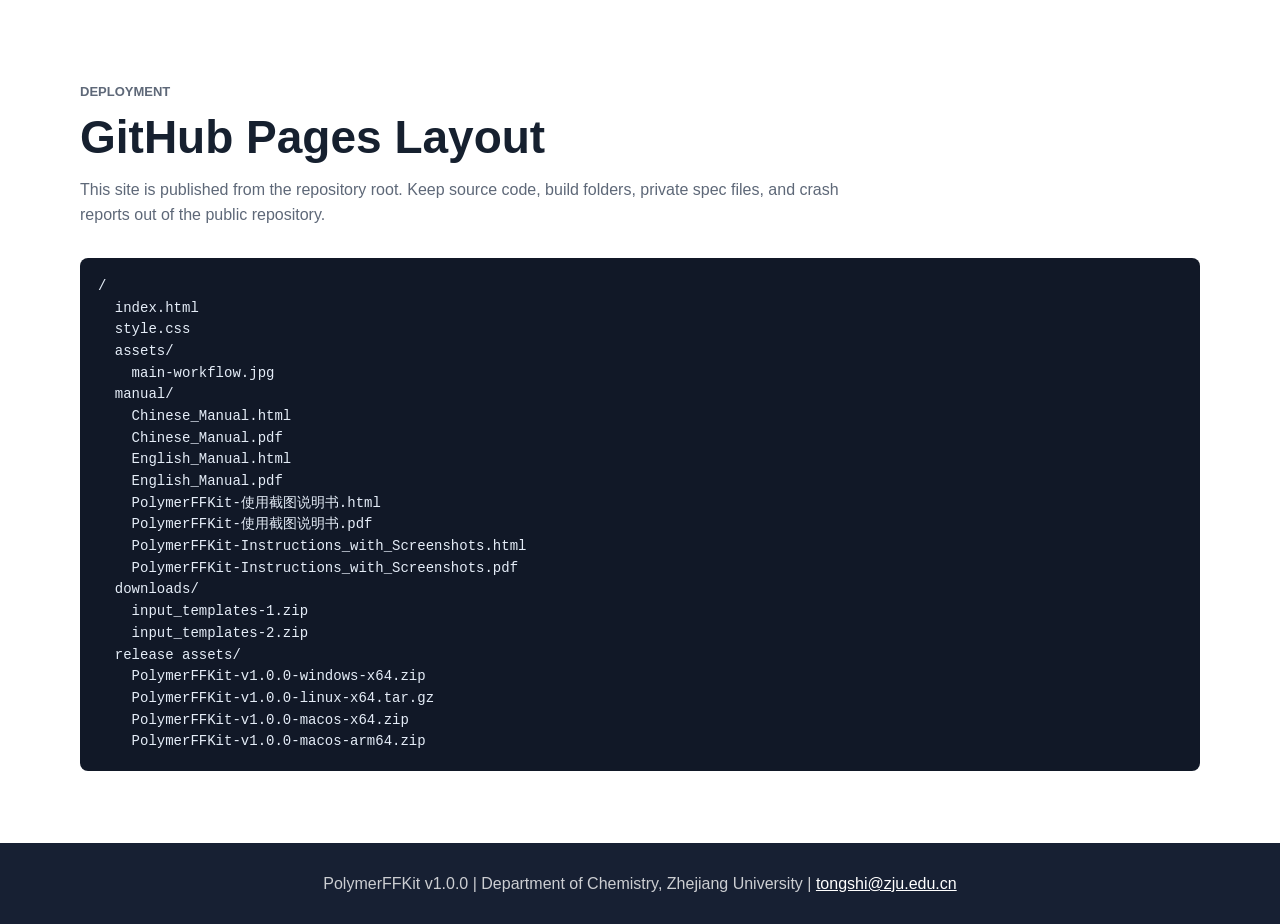
==== commit c419505c: "Add screenshot guides and example downloads" ====
--- a/index.html
+++ b/index.html
@@ -13,8 +13,9 @@
     <nav class="nav" aria-label="Primary navigation">
       <a href="#downloads">Downloads</a>
       <a href="#manuals">Manuals</a>
+      <a href="#screenshot-guides">Screenshot Guides</a>
+      <a href="#examples">Examples</a>
       <a href="#workflow">Workflow</a>
-      <a href="#publish">GitHub Pages</a>
     </nav>
   </header>
 
@@ -81,6 +82,56 @@
       </div>
     </section>
 
+    <section class="section" id="screenshot-guides">
+      <div class="section-heading">
+        <p class="eyebrow">Step-by-step</p>
+        <h2>Screenshot Guides</h2>
+        <p>Detailed software instructions with screenshots are available in Chinese and English, each as browser-readable HTML and downloadable PDF.</p>
+      </div>
+      <div class="resource-grid">
+        <article class="resource-card">
+          <span class="platform">Chinese</span>
+          <h3>使用截图说明书</h3>
+          <p>中文截图版操作说明，适合按界面逐步查看软件流程。</p>
+          <div class="resource-actions">
+            <a class="button compact" href="./manual/PolymerFFKit-使用截图说明书.html">Read HTML</a>
+            <a class="button compact" href="./manual/PolymerFFKit-使用截图说明书.pdf">Download PDF</a>
+          </div>
+        </article>
+        <article class="resource-card">
+          <span class="platform">English</span>
+          <h3>Instructions with Screenshots</h3>
+          <p>English screenshot guide for walking through the PolymerFFKit interface and workflows.</p>
+          <div class="resource-actions">
+            <a class="button compact" href="./manual/PolymerFFKit-Instructions_with_Screenshots.html">Read HTML</a>
+            <a class="button compact" href="./manual/PolymerFFKit-Instructions_with_Screenshots.pdf">Download PDF</a>
+          </div>
+        </article>
+      </div>
+    </section>
+
+    <section class="section alt" id="examples">
+      <div class="section-heading">
+        <p class="eyebrow">Input Materials</p>
+        <h2>Example Files</h2>
+        <p>Download prepared input templates and workflow examples for trying PolymerFFKit quickly.</p>
+      </div>
+      <div class="resource-grid">
+        <article class="resource-card">
+          <span class="platform">Templates</span>
+          <h3>Basic input templates</h3>
+          <p>Core input file templates for sequence generation, mapping, fitting, and force-field configuration.</p>
+          <a class="button compact" href="./downloads/input_templates-1.zip" download>Download input_templates-1.zip</a>
+        </article>
+        <article class="resource-card">
+          <span class="platform">Examples</span>
+          <h3>Workflow example files</h3>
+          <p>Step-oriented example files for trajectory mapping, analysis, fitting, and topology generation.</p>
+          <a class="button compact" href="./downloads/input_templates-2.zip" download>Download input_templates-2.zip</a>
+        </article>
+      </div>
+    </section>
+
     <section class="section split" id="workflow">
       <div>
         <p class="eyebrow">Scientific Workflow</p>
@@ -114,6 +165,13 @@
     Chinese_Manual.pdf
     English_Manual.html
     English_Manual.pdf
+    PolymerFFKit-使用截图说明书.html
+    PolymerFFKit-使用截图说明书.pdf
+    PolymerFFKit-Instructions_with_Screenshots.html
+    PolymerFFKit-Instructions_with_Screenshots.pdf
+  downloads/
+    input_templates-1.zip
+    input_templates-2.zip
   release assets/
     PolymerFFKit-v1.0.0-windows-x64.zip
     PolymerFFKit-v1.0.0-linux-x64.tar.gz
--- a/style.css
+++ b/style.css
@@ -145,7 +145,8 @@
 }
 
 .hero-actions,
-.manual-list {
+.manual-list,
+.resource-actions {
   display: flex;
   flex-wrap: wrap;
   gap: 12px;
@@ -201,13 +202,22 @@
   color: var(--muted);
 }
 
+.download-grid,
+.resource-grid {
+  display: grid;
+  gap: 16px;
+}
+
 .download-grid {
-  display: grid;
   grid-template-columns: repeat(4, minmax(0, 1fr));
-  gap: 16px;
+}
+
+.resource-grid {
+  grid-template-columns: repeat(2, minmax(0, 1fr));
 }
 
 .download-card,
+.resource-card,
 .workflow-panel {
   background: white;
   border: 1px solid var(--line);
@@ -236,6 +246,11 @@
 .compact {
   width: 100%;
   margin-top: 8px;
+}
+
+.resource-actions .compact {
+  flex: 1 1 150px;
+  width: auto;
 }
 
 .note {
@@ -292,7 +307,8 @@
 }
 
 @media (max-width: 980px) {
-  .download-grid {
+  .download-grid,
+  .resource-grid {
     grid-template-columns: repeat(2, minmax(0, 1fr));
   }
 
@@ -333,7 +349,8 @@
     padding-bottom: 54px;
   }
 
-  .download-grid {
+  .download-grid,
+  .resource-grid {
     grid-template-columns: 1fr;
   }
 }
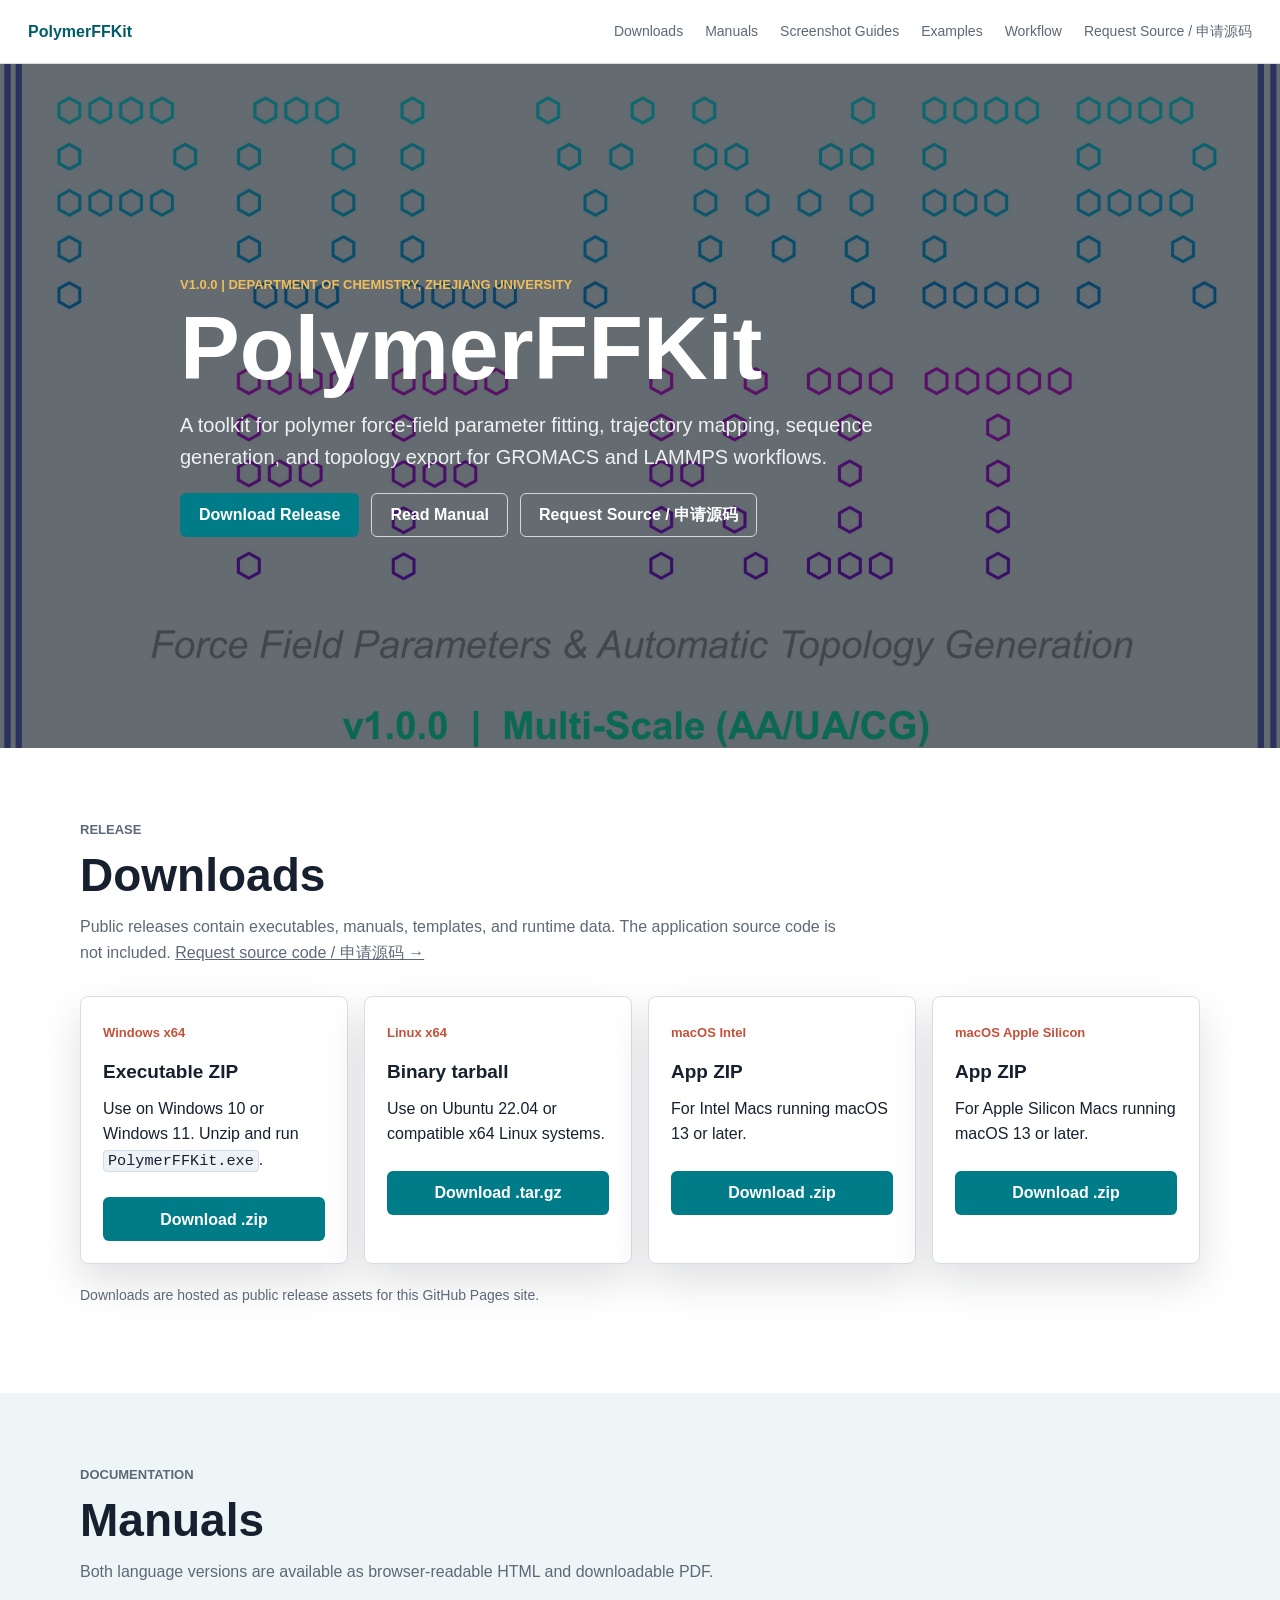
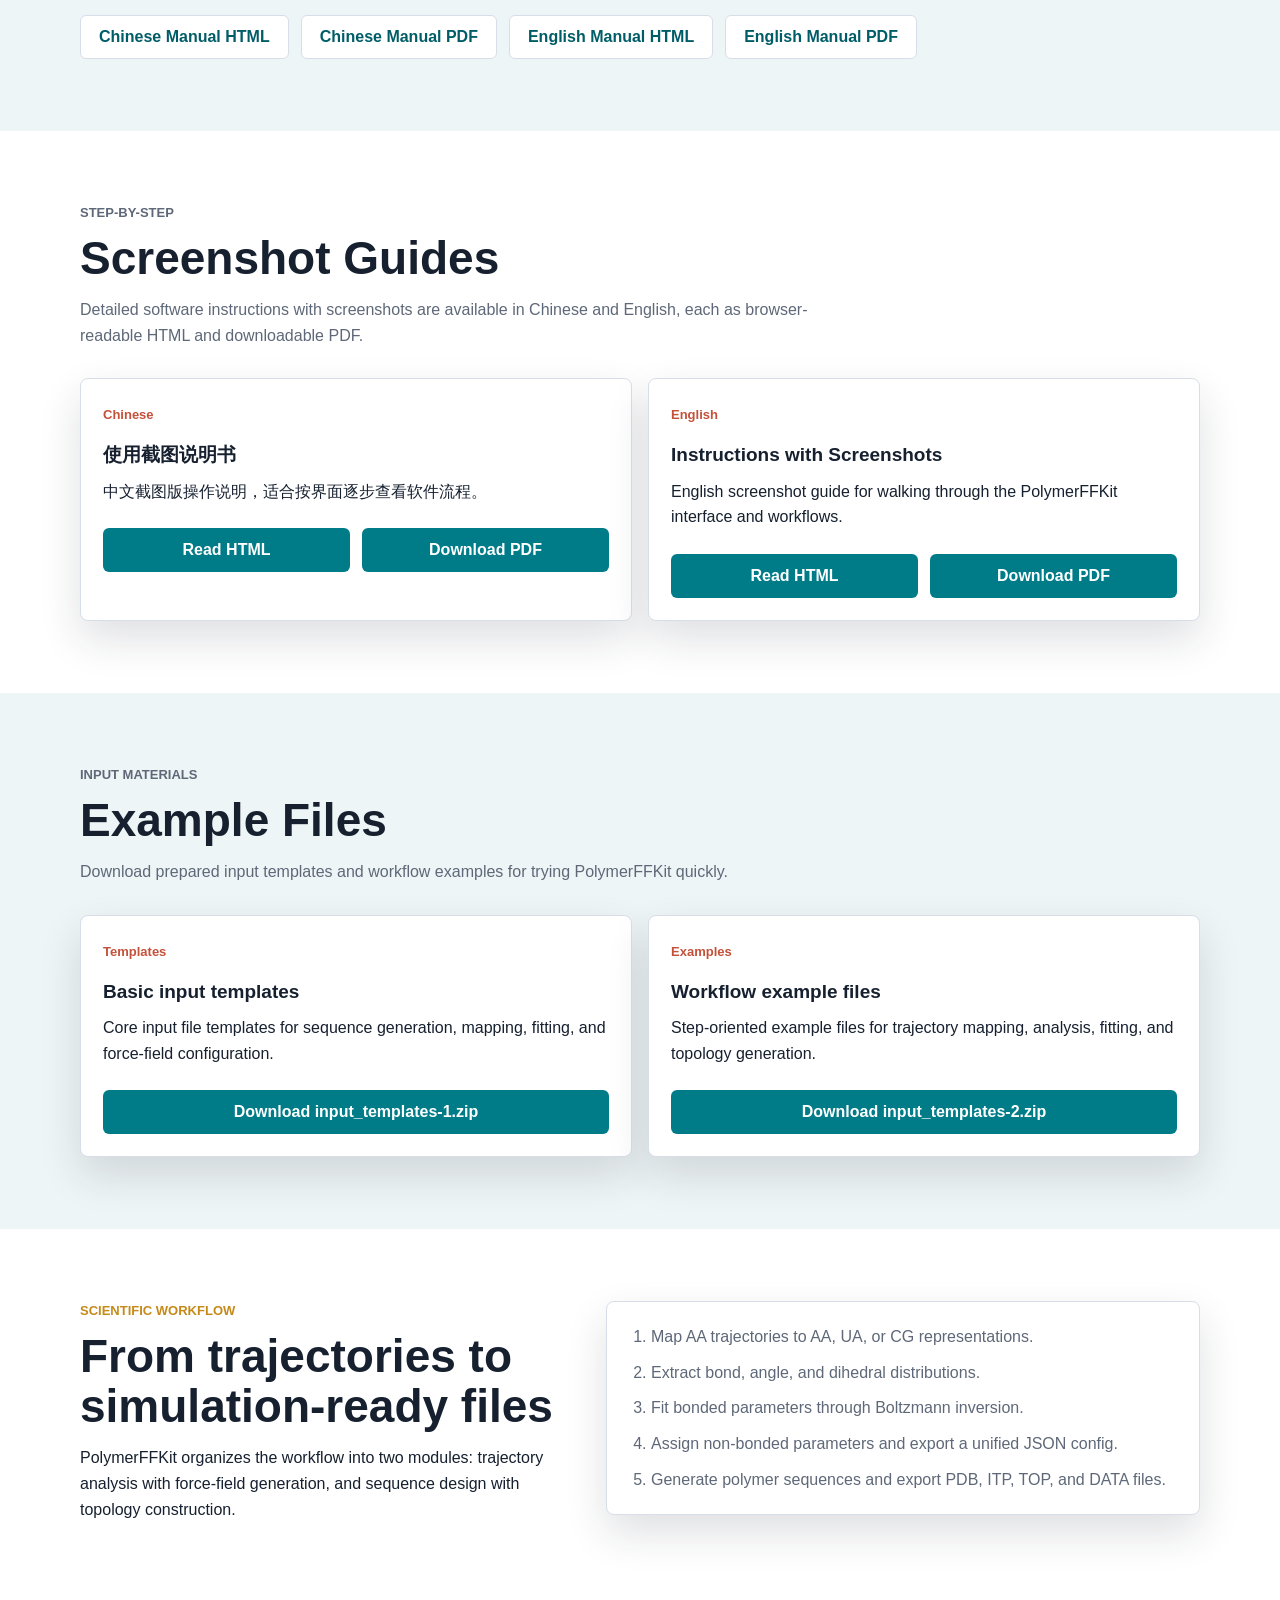
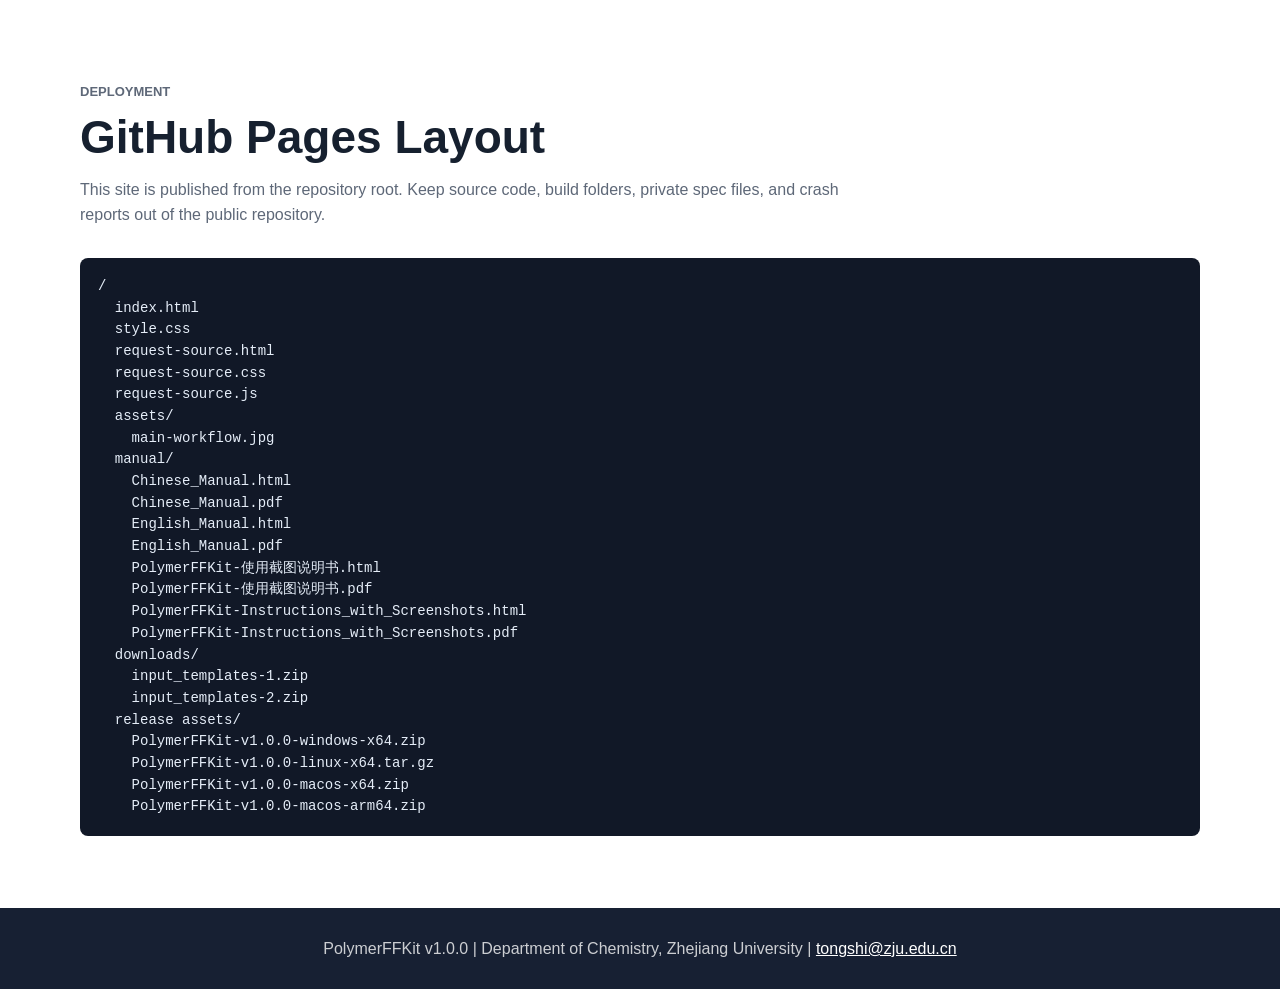
==== commit 63ebcda6: "Add bilingual source code request page and homepage links" ====
--- a/index.html
+++ b/index.html
@@ -16,6 +16,7 @@
       <a href="#screenshot-guides">Screenshot Guides</a>
       <a href="#examples">Examples</a>
       <a href="#workflow">Workflow</a>
+      <a href="./request-source.html">Request Source / 申请源码</a>
     </nav>
   </header>
 
@@ -29,6 +30,7 @@
         <div class="hero-actions">
           <a class="button primary" href="#downloads">Download Release</a>
           <a class="button secondary" href="./manual/English_Manual.html">Read Manual</a>
+          <a class="button secondary" href="./request-source.html">Request Source / 申请源码</a>
         </div>
       </div>
     </section>
@@ -37,7 +39,7 @@
       <div class="section-heading">
         <p class="eyebrow">Release</p>
         <h2>Downloads</h2>
-        <p>Public releases contain executables, manuals, templates, and runtime data. The application source code is not included.</p>
+        <p>Public releases contain executables, manuals, templates, and runtime data. The application source code is not included. <a href="./request-source.html">Request source code / 申请源码 →</a></p>
       </div>
       <div class="download-grid">
         <article class="download-card">
@@ -158,6 +160,9 @@
       <pre class="tree">/
   index.html
   style.css
+  request-source.html
+  request-source.css
+  request-source.js
   assets/
     main-workflow.jpg
   manual/
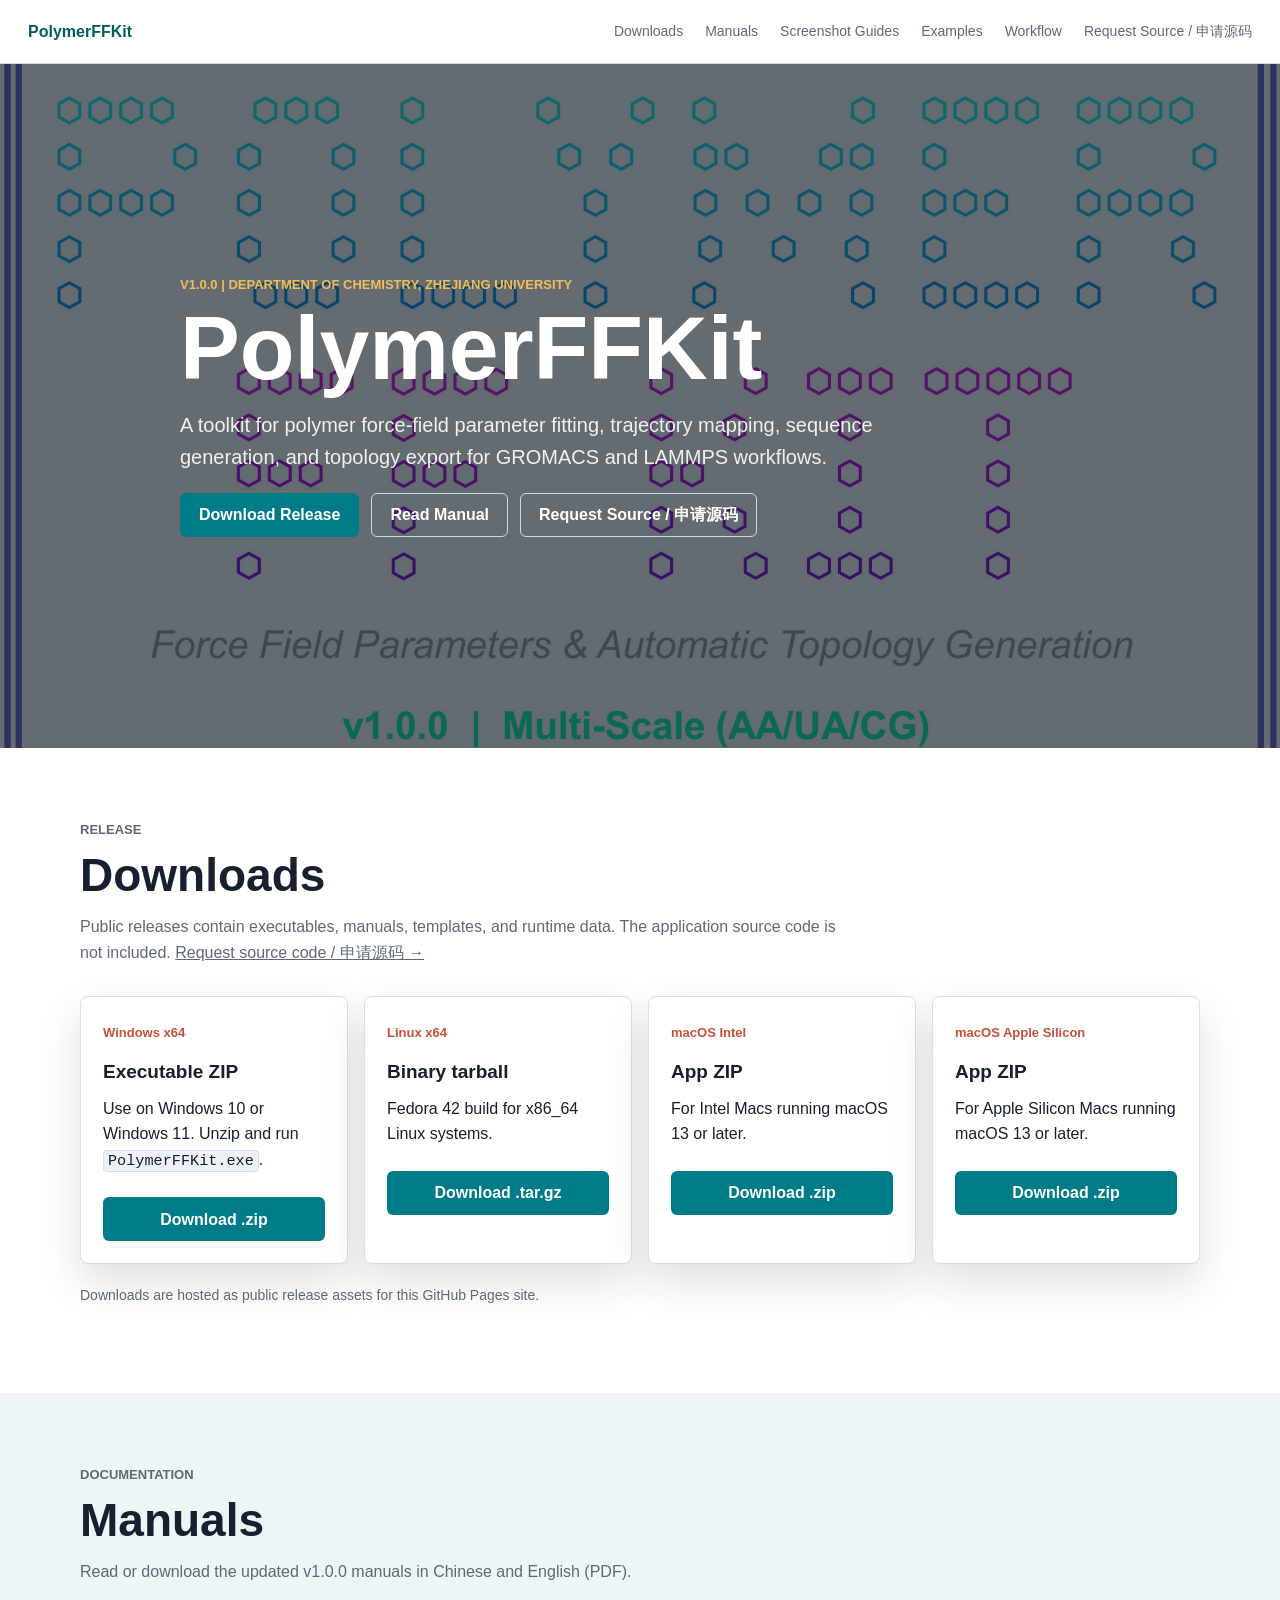
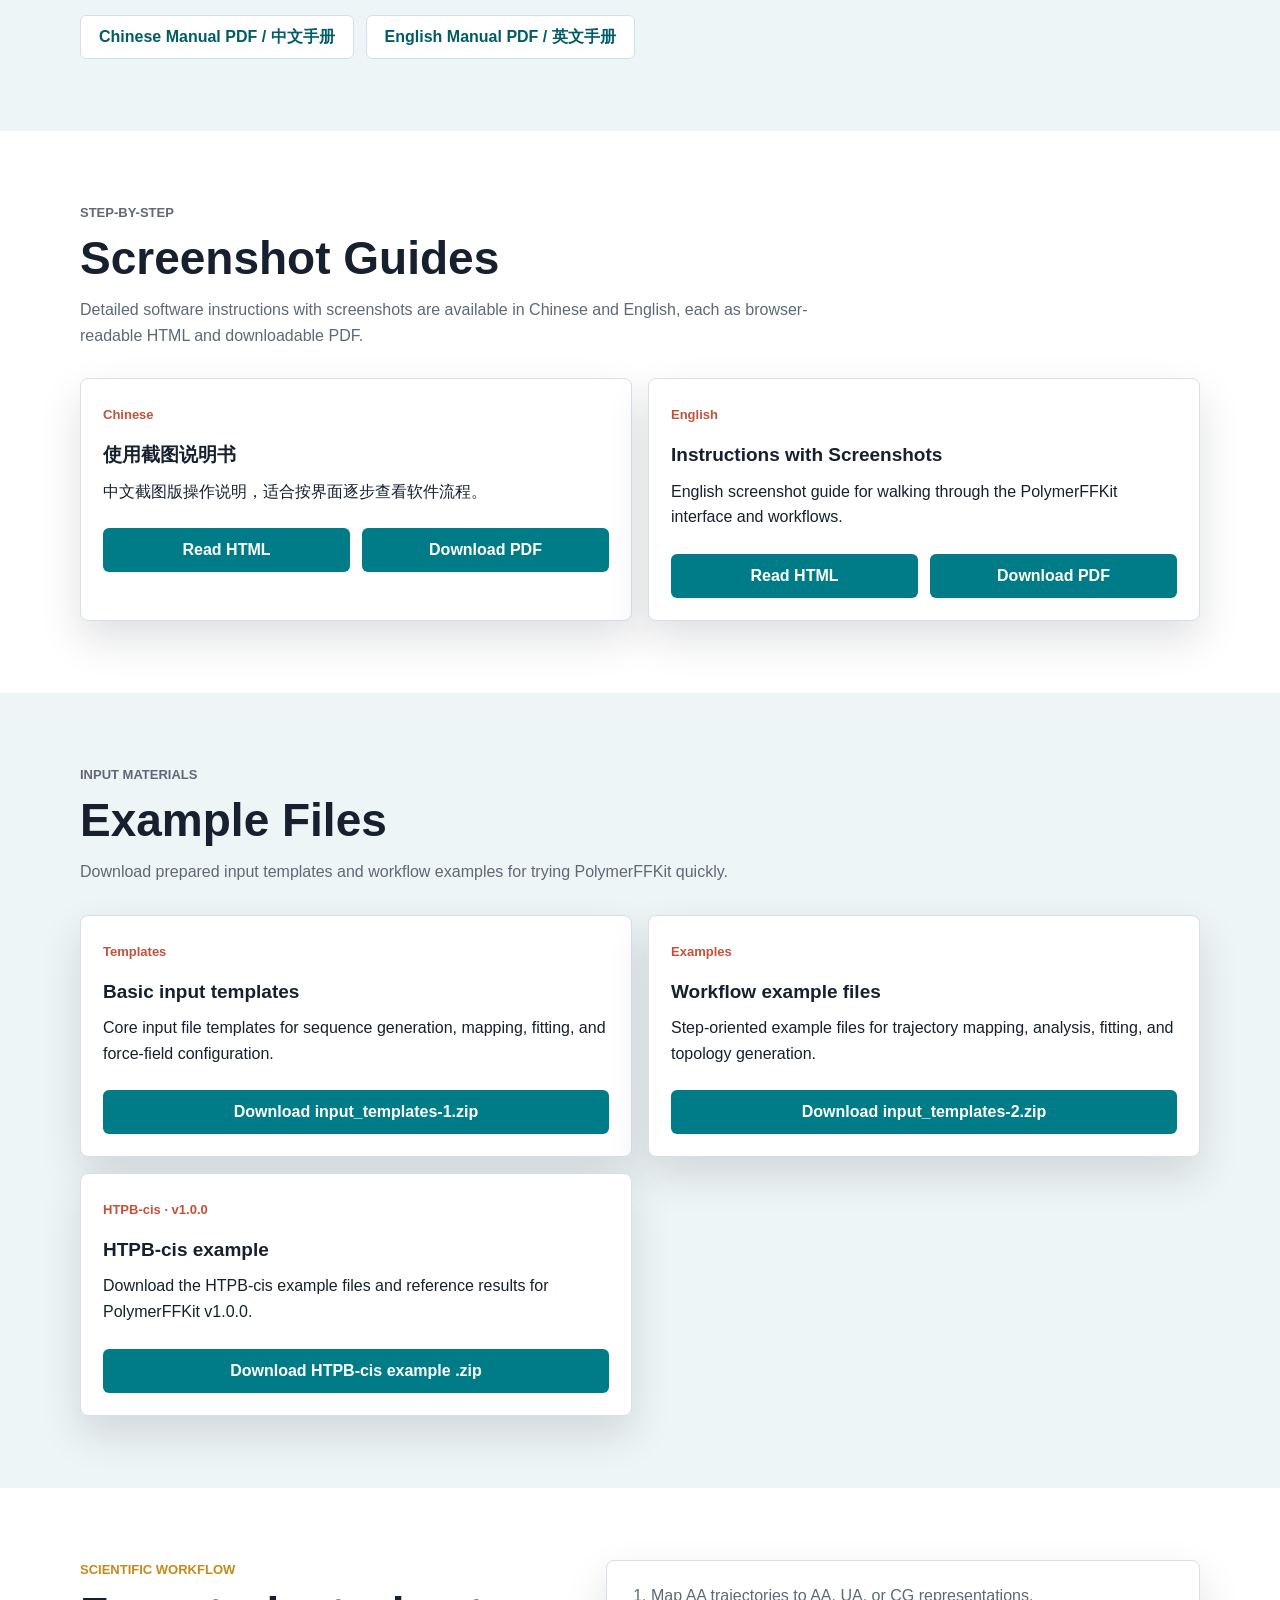
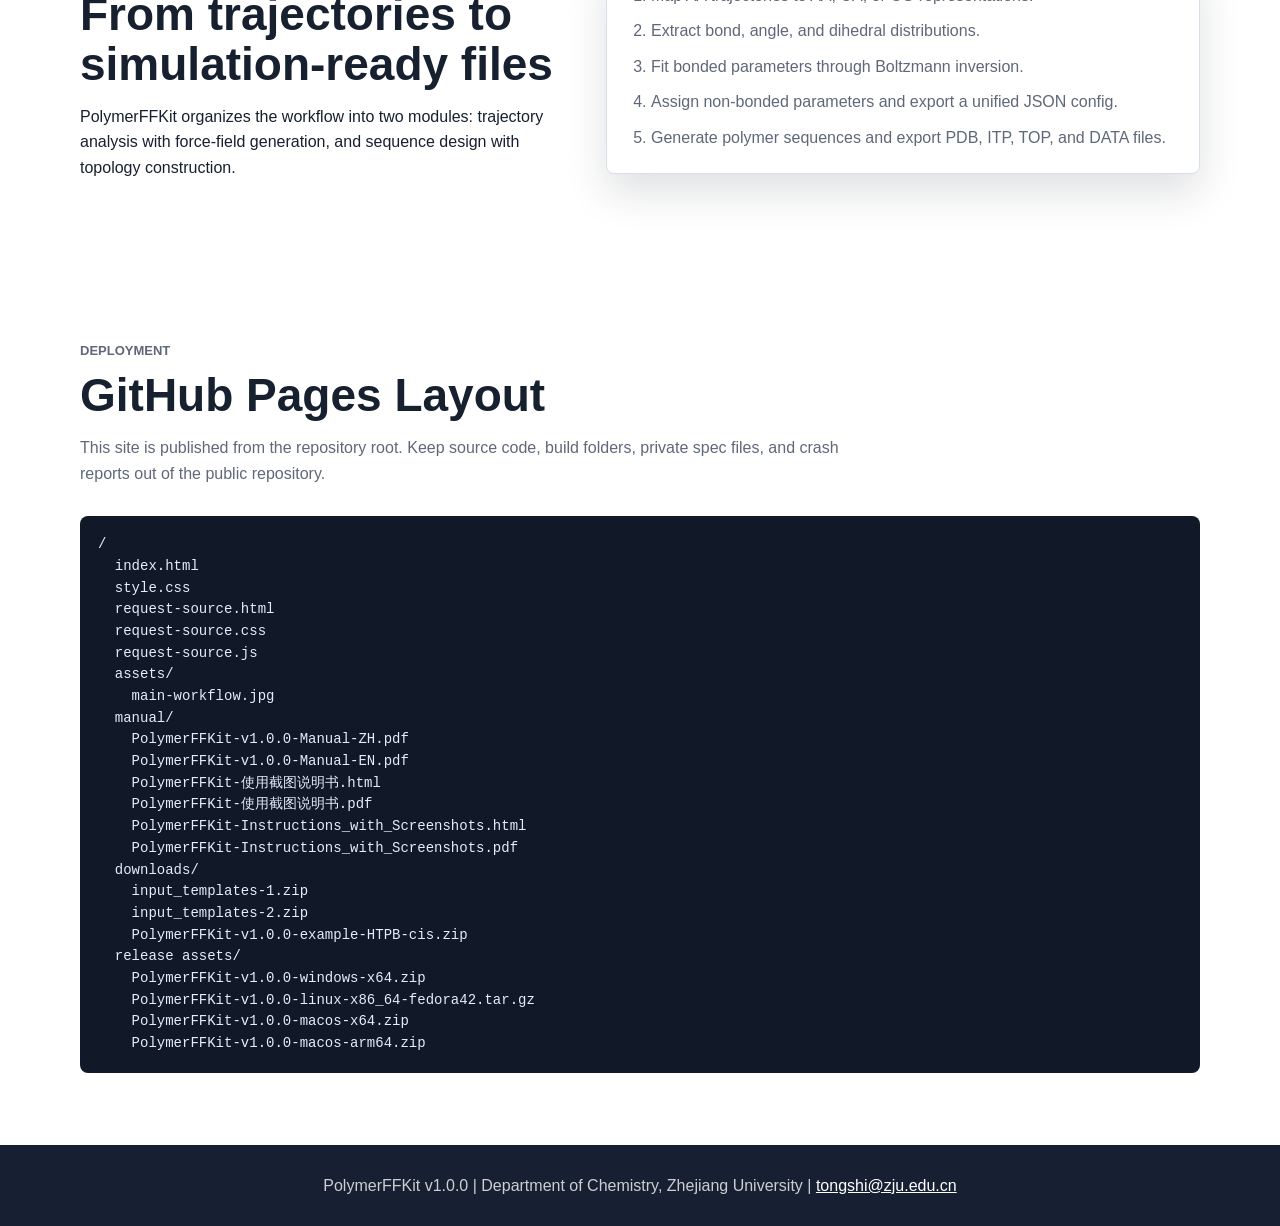
==== commit e1532705: "Update v1.0.0 manuals and platform downloads; add HTPB-cis example" ====
--- a/index.html
+++ b/index.html
@@ -1,4 +1,4 @@
-﻿<!doctype html>
+<!doctype html>
 <html lang="en">
 <head>
   <meta charset="utf-8">
@@ -29,7 +29,7 @@
         <p class="lead">A toolkit for polymer force-field parameter fitting, trajectory mapping, sequence generation, and topology export for GROMACS and LAMMPS workflows.</p>
         <div class="hero-actions">
           <a class="button primary" href="#downloads">Download Release</a>
-          <a class="button secondary" href="./manual/English_Manual.html">Read Manual</a>
+          <a class="button secondary" href="./manual/PolymerFFKit-v1.0.0-Manual-EN.pdf">Read Manual</a>
           <a class="button secondary" href="./request-source.html">Request Source / 申请源码</a>
         </div>
       </div>
@@ -51,8 +51,8 @@
         <article class="download-card">
           <span class="platform">Linux x64</span>
           <h3>Binary tarball</h3>
-          <p>Use on Ubuntu 22.04 or compatible x64 Linux systems.</p>
-          <a class="button compact" href="https://github.com/tongshi0305-cpu/tongshi0305-cpu.github.io/releases/download/v1.0.0/PolymerFFKit-v1.0.0-linux-x64.tar.gz">Download .tar.gz</a>
+          <p>Fedora 42 build for x86_64 Linux systems.</p>
+          <a class="button compact" href="https://github.com/tongshi0305-cpu/tongshi0305-cpu.github.io/releases/download/v1.0.0/PolymerFFKit-v1.0.0-linux-x86_64-fedora42.tar.gz">Download .tar.gz</a>
         </article>
         <article class="download-card">
           <span class="platform">macOS Intel</span>
@@ -74,13 +74,11 @@
       <div class="section-heading">
         <p class="eyebrow">Documentation</p>
         <h2>Manuals</h2>
-        <p>Both language versions are available as browser-readable HTML and downloadable PDF.</p>
+        <p>Read or download the updated v1.0.0 manuals in Chinese and English (PDF).</p>
       </div>
       <div class="manual-list">
-        <a href="./manual/Chinese_Manual.html">Chinese Manual HTML</a>
-        <a href="./manual/Chinese_Manual.pdf">Chinese Manual PDF</a>
-        <a href="./manual/English_Manual.html">English Manual HTML</a>
-        <a href="./manual/English_Manual.pdf">English Manual PDF</a>
+        <a href="./manual/PolymerFFKit-v1.0.0-Manual-ZH.pdf">Chinese Manual PDF / 中文手册</a>
+        <a href="./manual/PolymerFFKit-v1.0.0-Manual-EN.pdf">English Manual PDF / 英文手册</a>
       </div>
     </section>
 
@@ -131,6 +129,12 @@
           <p>Step-oriented example files for trajectory mapping, analysis, fitting, and topology generation.</p>
           <a class="button compact" href="./downloads/input_templates-2.zip" download>Download input_templates-2.zip</a>
         </article>
+        <article class="resource-card">
+          <span class="platform">HTPB-cis · v1.0.0</span>
+          <h3>HTPB-cis example</h3>
+          <p>Download the HTPB-cis example files and reference results for PolymerFFKit v1.0.0.</p>
+          <a class="button compact" href="./downloads/PolymerFFKit-v1.0.0-example-HTPB-cis.zip" download>Download HTPB-cis example .zip</a>
+        </article>
       </div>
     </section>
 
@@ -166,10 +170,8 @@
   assets/
     main-workflow.jpg
   manual/
-    Chinese_Manual.html
-    Chinese_Manual.pdf
-    English_Manual.html
-    English_Manual.pdf
+    PolymerFFKit-v1.0.0-Manual-ZH.pdf
+    PolymerFFKit-v1.0.0-Manual-EN.pdf
     PolymerFFKit-使用截图说明书.html
     PolymerFFKit-使用截图说明书.pdf
     PolymerFFKit-Instructions_with_Screenshots.html
@@ -177,9 +179,10 @@
   downloads/
     input_templates-1.zip
     input_templates-2.zip
+    PolymerFFKit-v1.0.0-example-HTPB-cis.zip
   release assets/
     PolymerFFKit-v1.0.0-windows-x64.zip
-    PolymerFFKit-v1.0.0-linux-x64.tar.gz
+    PolymerFFKit-v1.0.0-linux-x86_64-fedora42.tar.gz
     PolymerFFKit-v1.0.0-macos-x64.zip
     PolymerFFKit-v1.0.0-macos-arm64.zip</pre>
     </section>
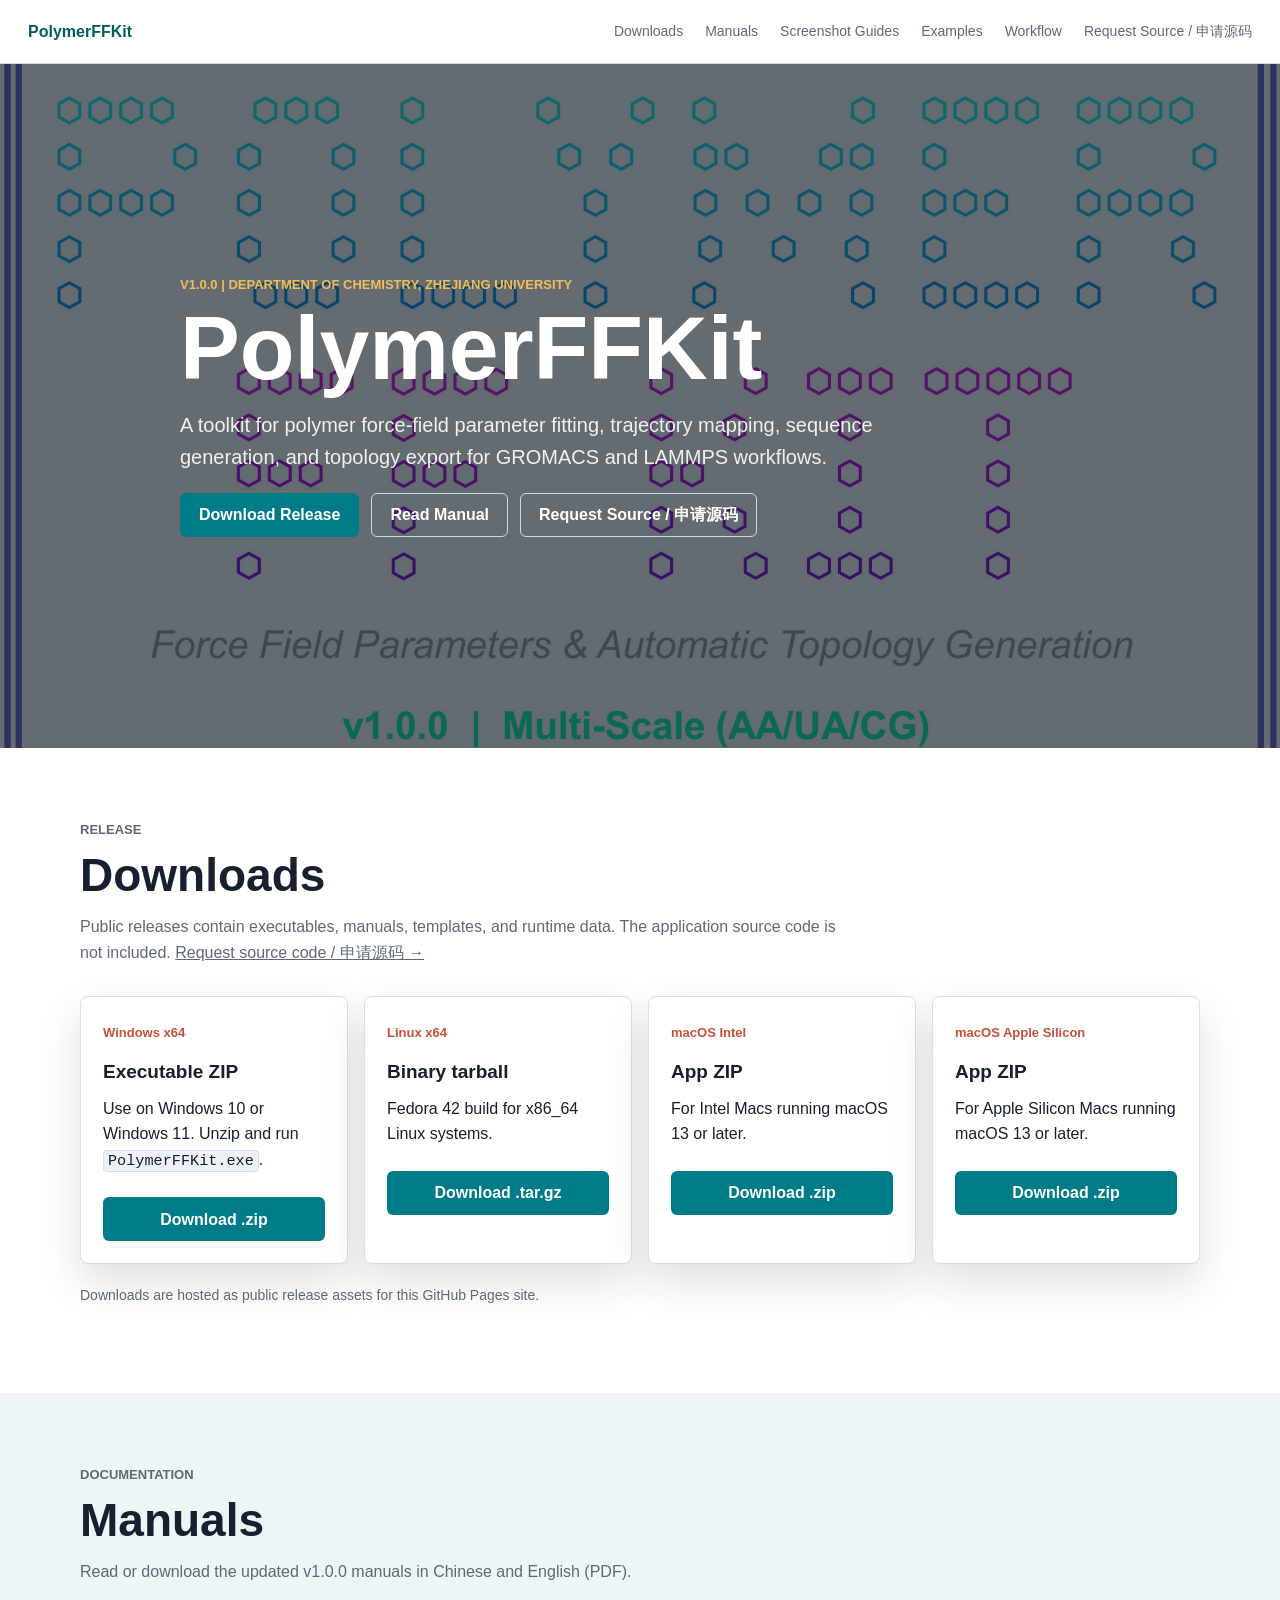
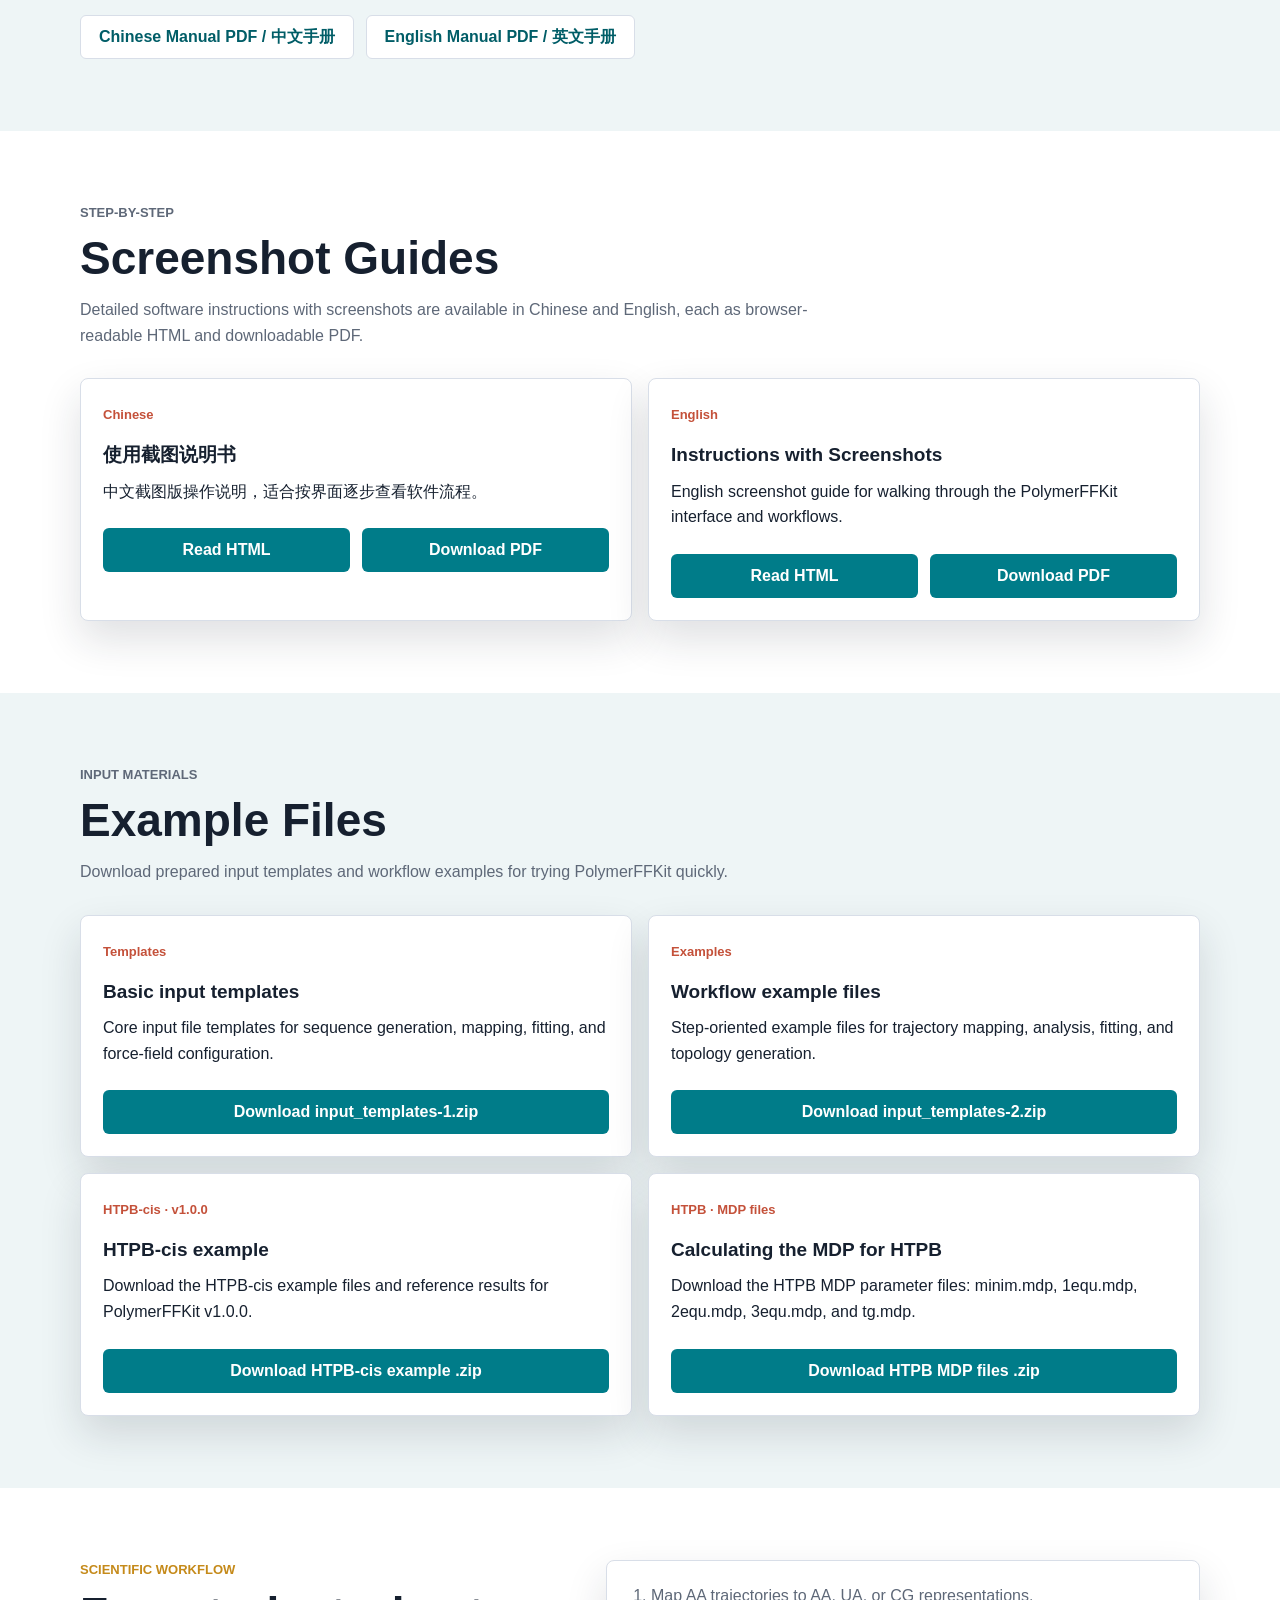
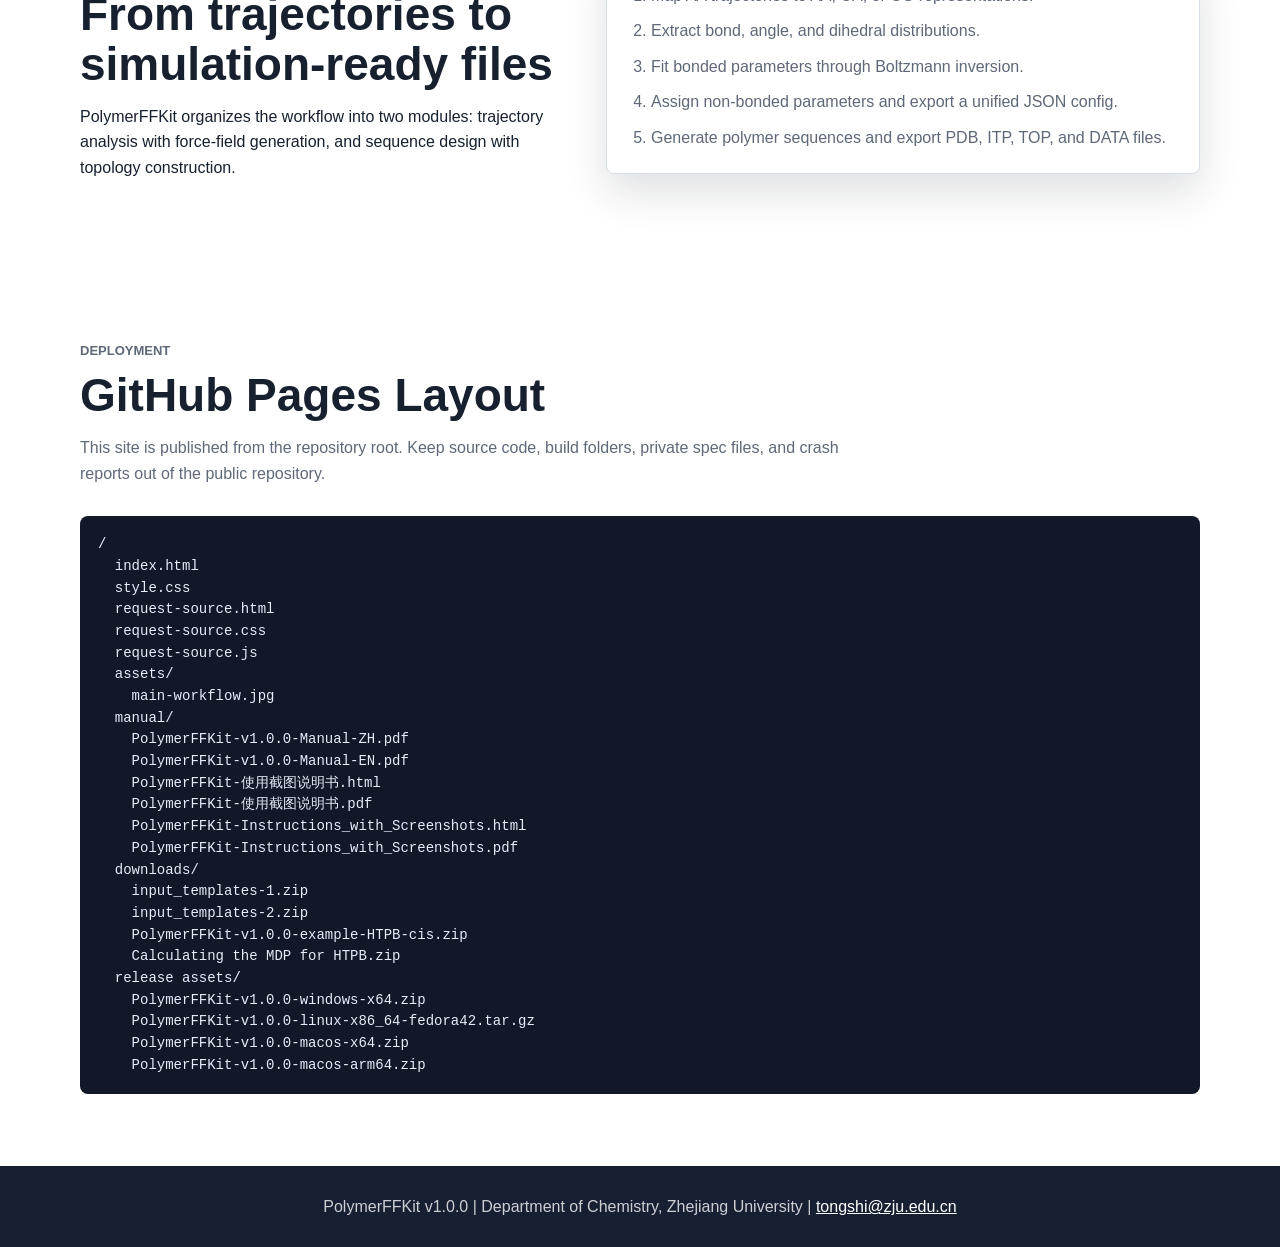
==== commit bf39d40c: "Add HTPB MDP parameter files to Example Files" ====
--- a/index.html
+++ b/index.html
@@ -135,6 +135,12 @@
           <p>Download the HTPB-cis example files and reference results for PolymerFFKit v1.0.0.</p>
           <a class="button compact" href="./downloads/PolymerFFKit-v1.0.0-example-HTPB-cis.zip" download>Download HTPB-cis example .zip</a>
         </article>
+        <article class="resource-card">
+          <span class="platform">HTPB · MDP files</span>
+          <h3>Calculating the MDP for HTPB</h3>
+          <p>Download the HTPB MDP parameter files: minim.mdp, 1equ.mdp, 2equ.mdp, 3equ.mdp, and tg.mdp.</p>
+          <a class="button compact" href="./downloads/Calculating%20the%20MDP%20for%20HTPB.zip" download>Download HTPB MDP files .zip</a>
+        </article>
       </div>
     </section>
 
@@ -180,6 +186,7 @@
     input_templates-1.zip
     input_templates-2.zip
     PolymerFFKit-v1.0.0-example-HTPB-cis.zip
+    Calculating the MDP for HTPB.zip
   release assets/
     PolymerFFKit-v1.0.0-windows-x64.zip
     PolymerFFKit-v1.0.0-linux-x86_64-fedora42.tar.gz
